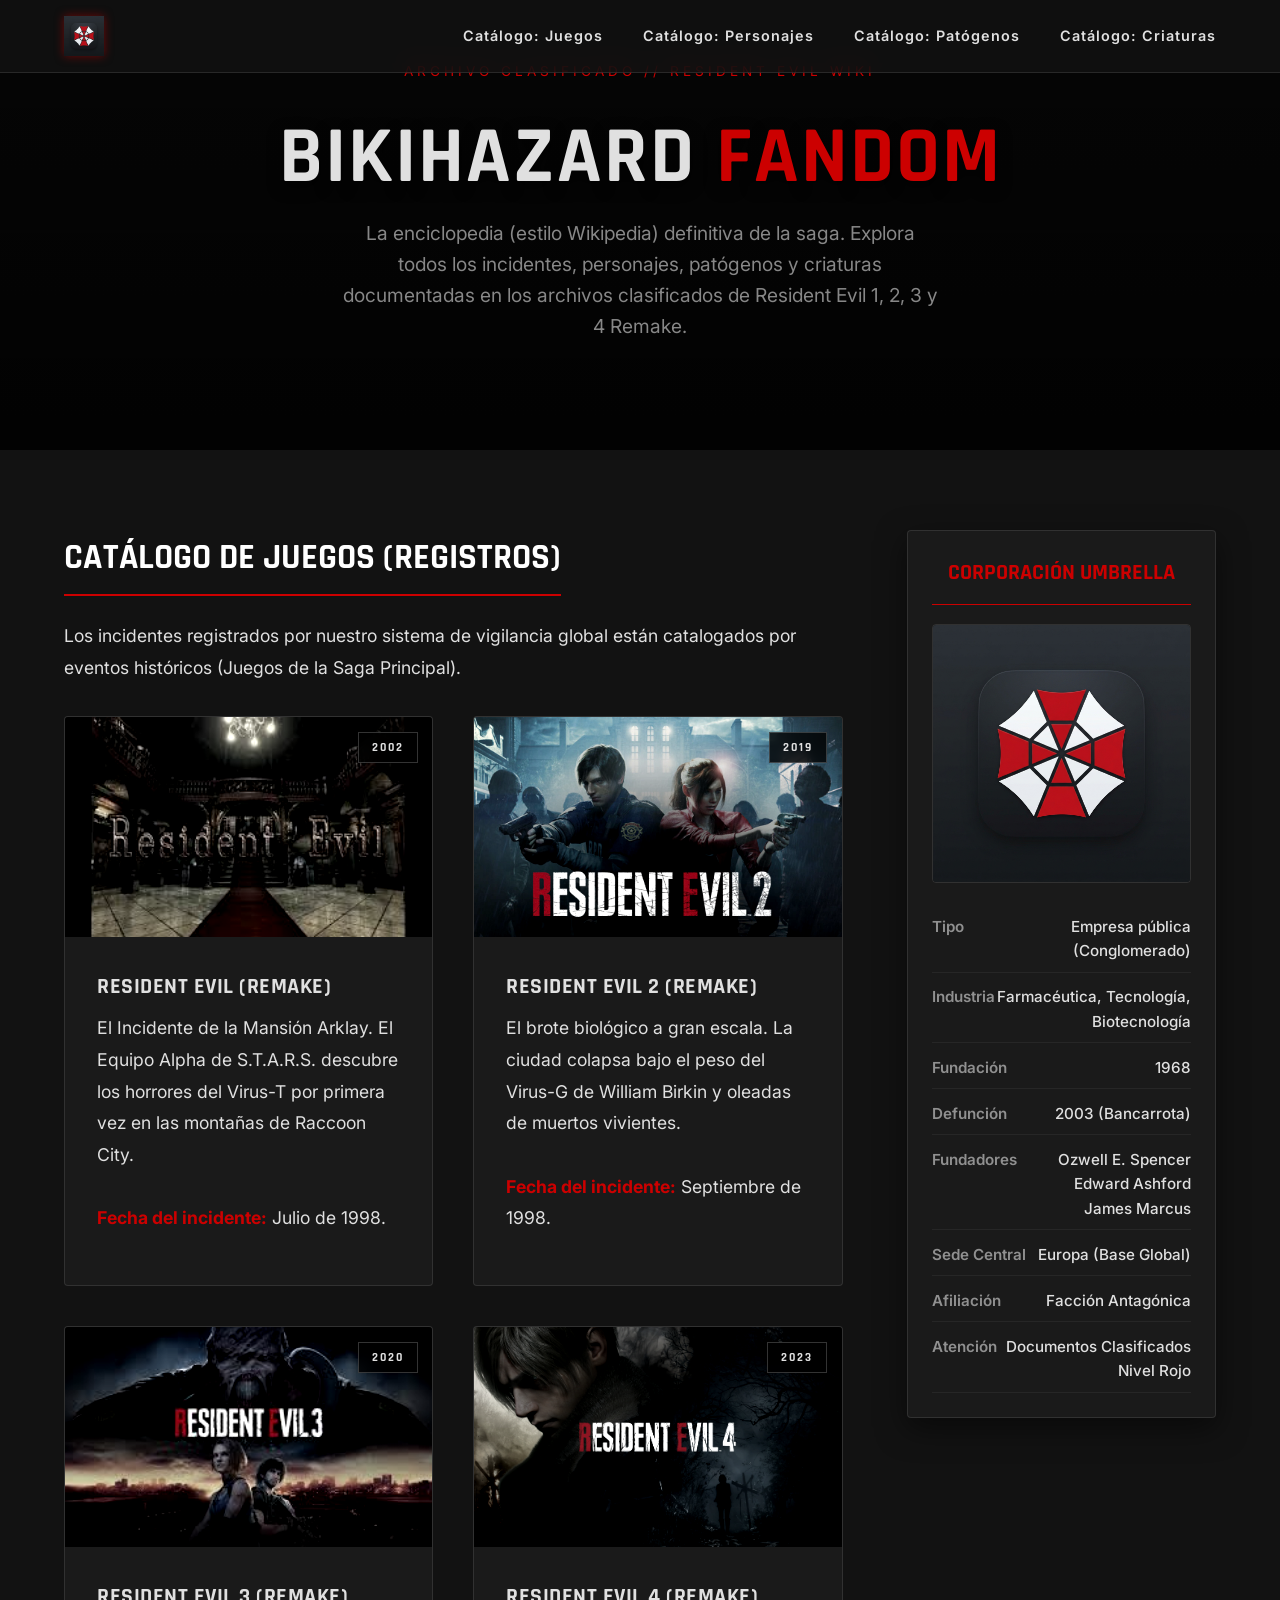
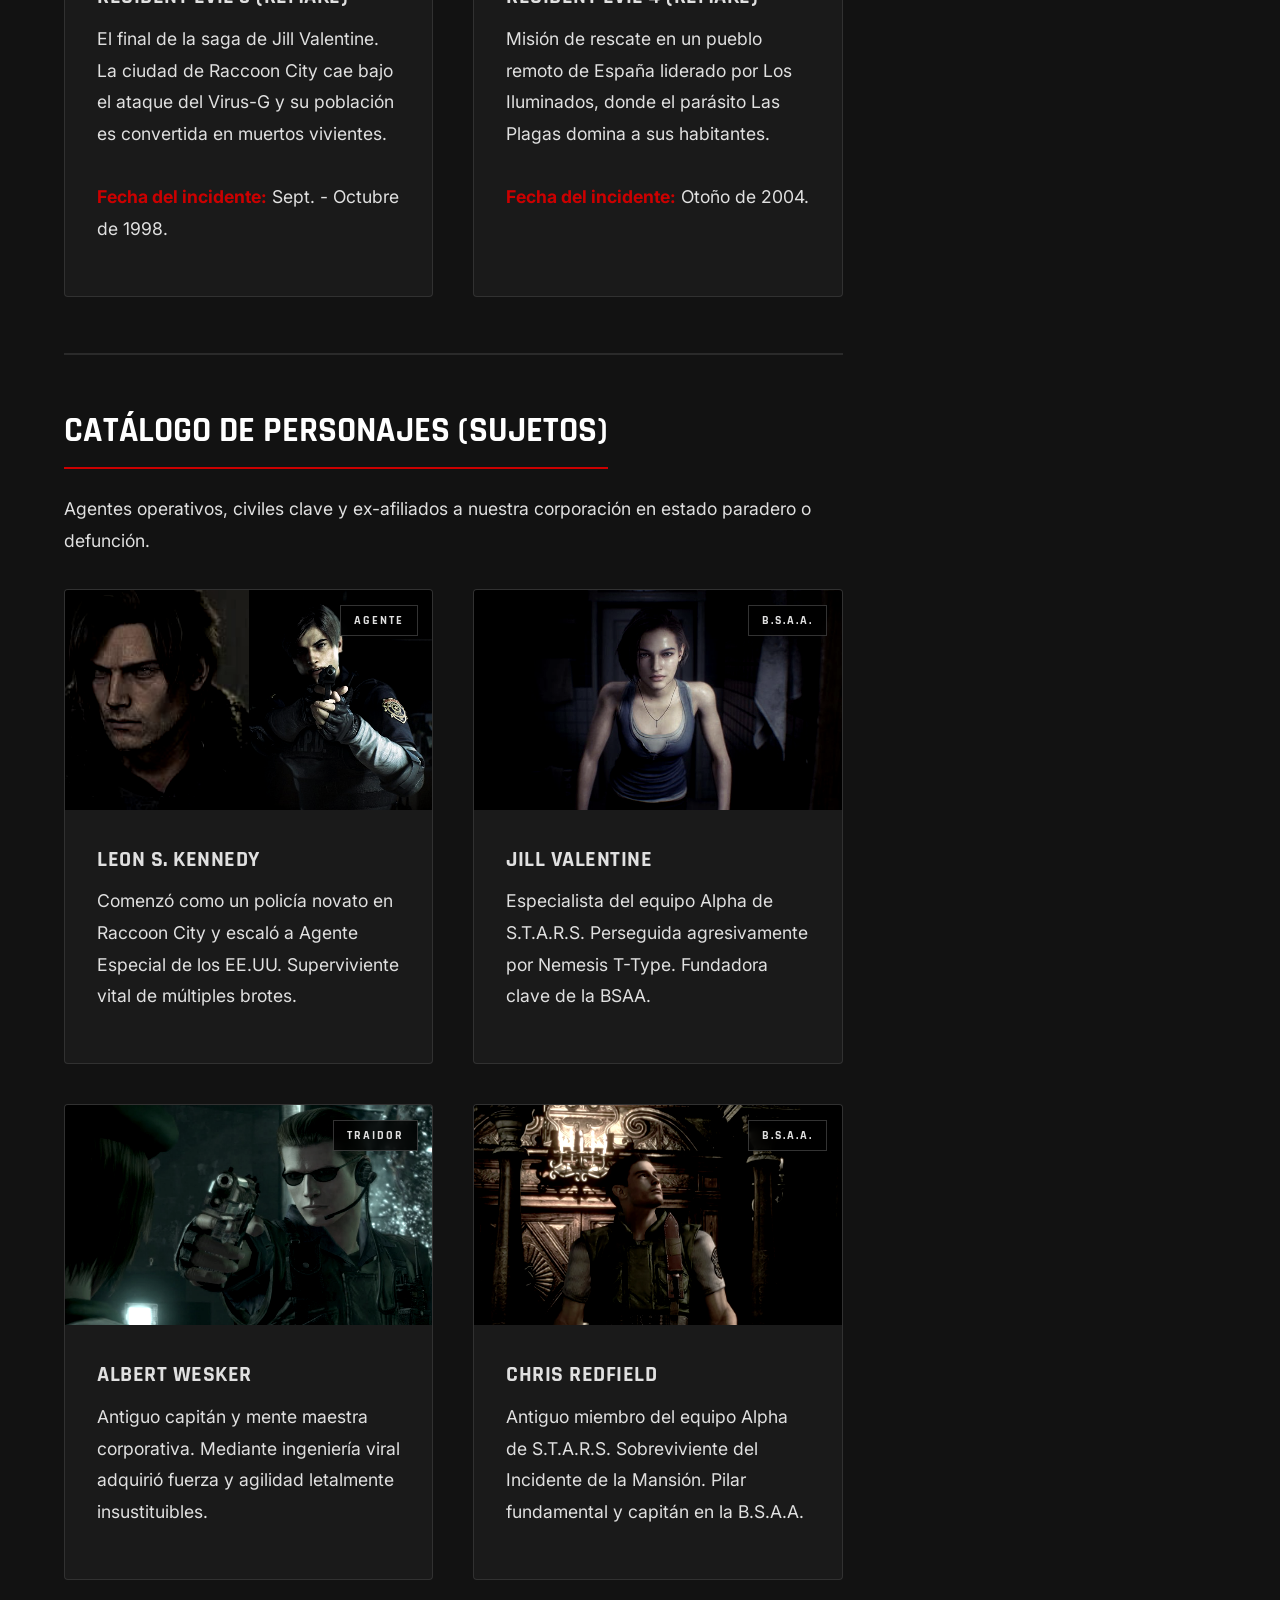
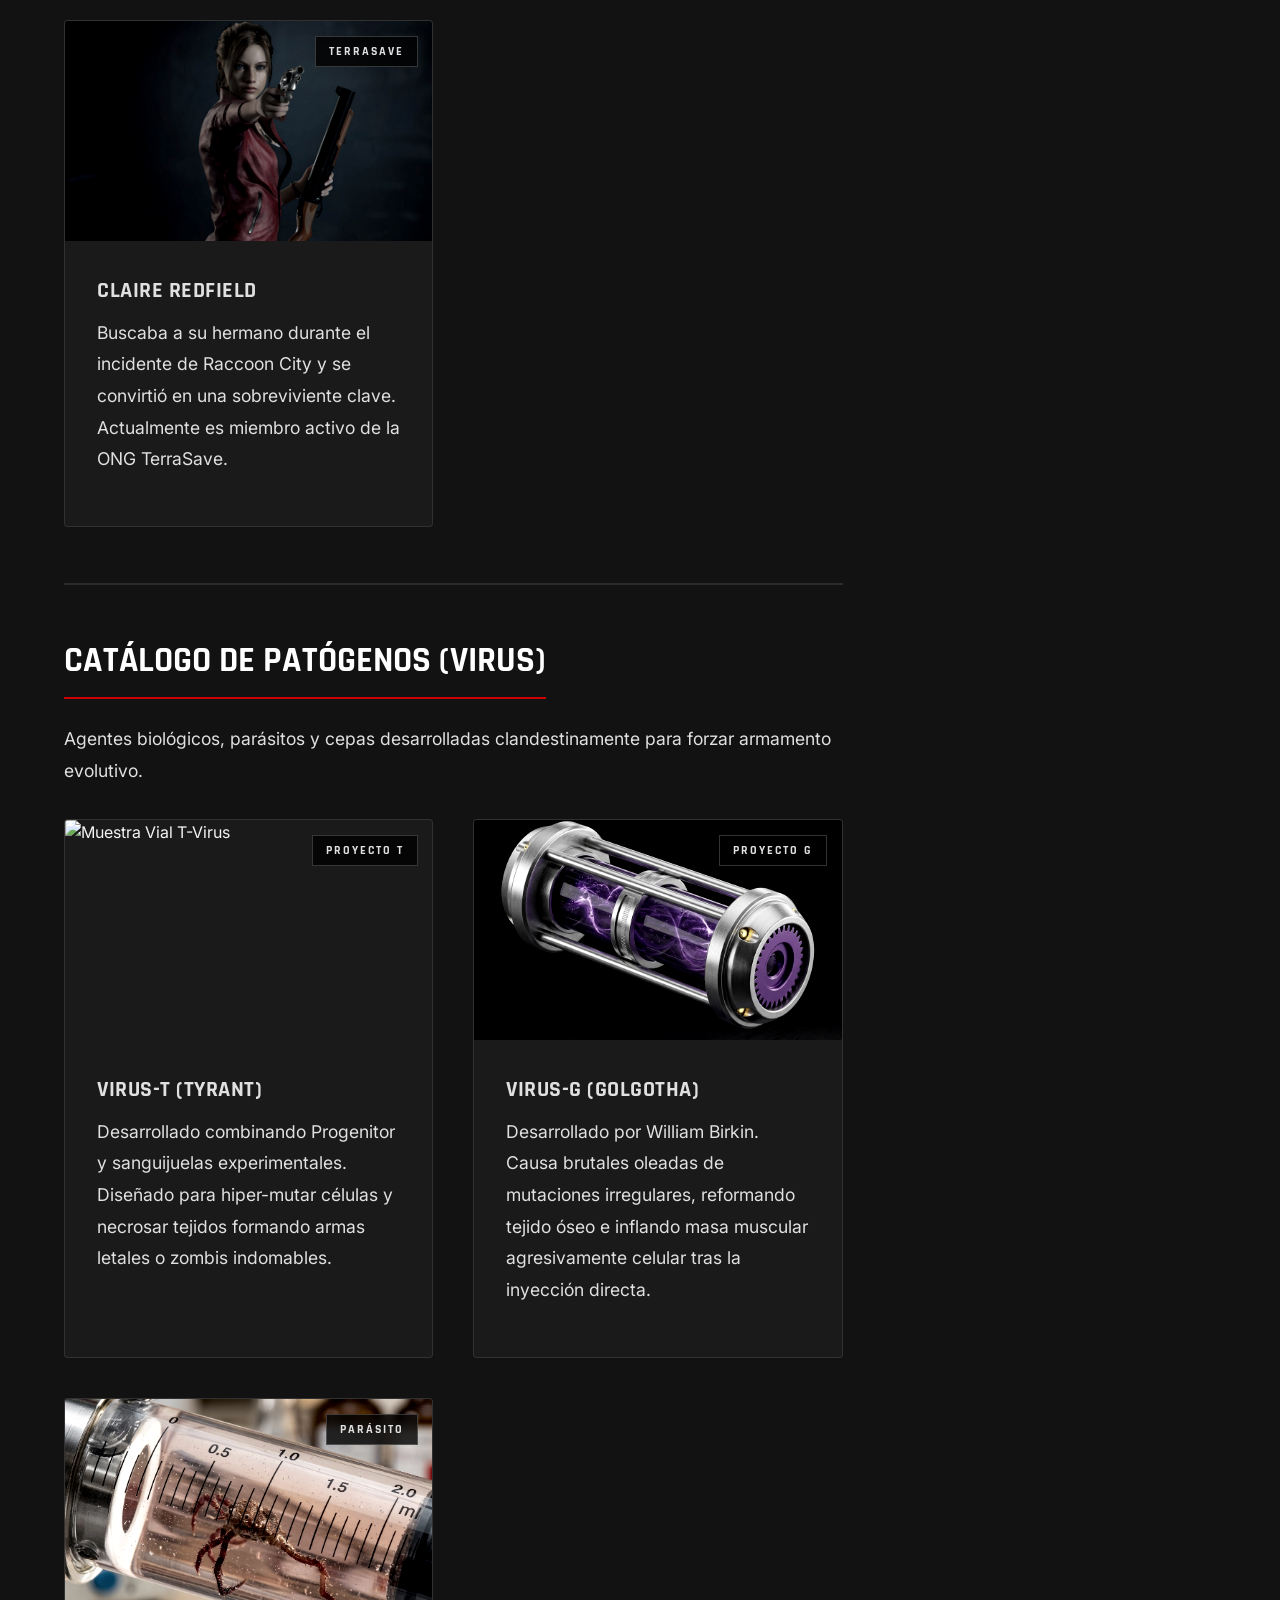
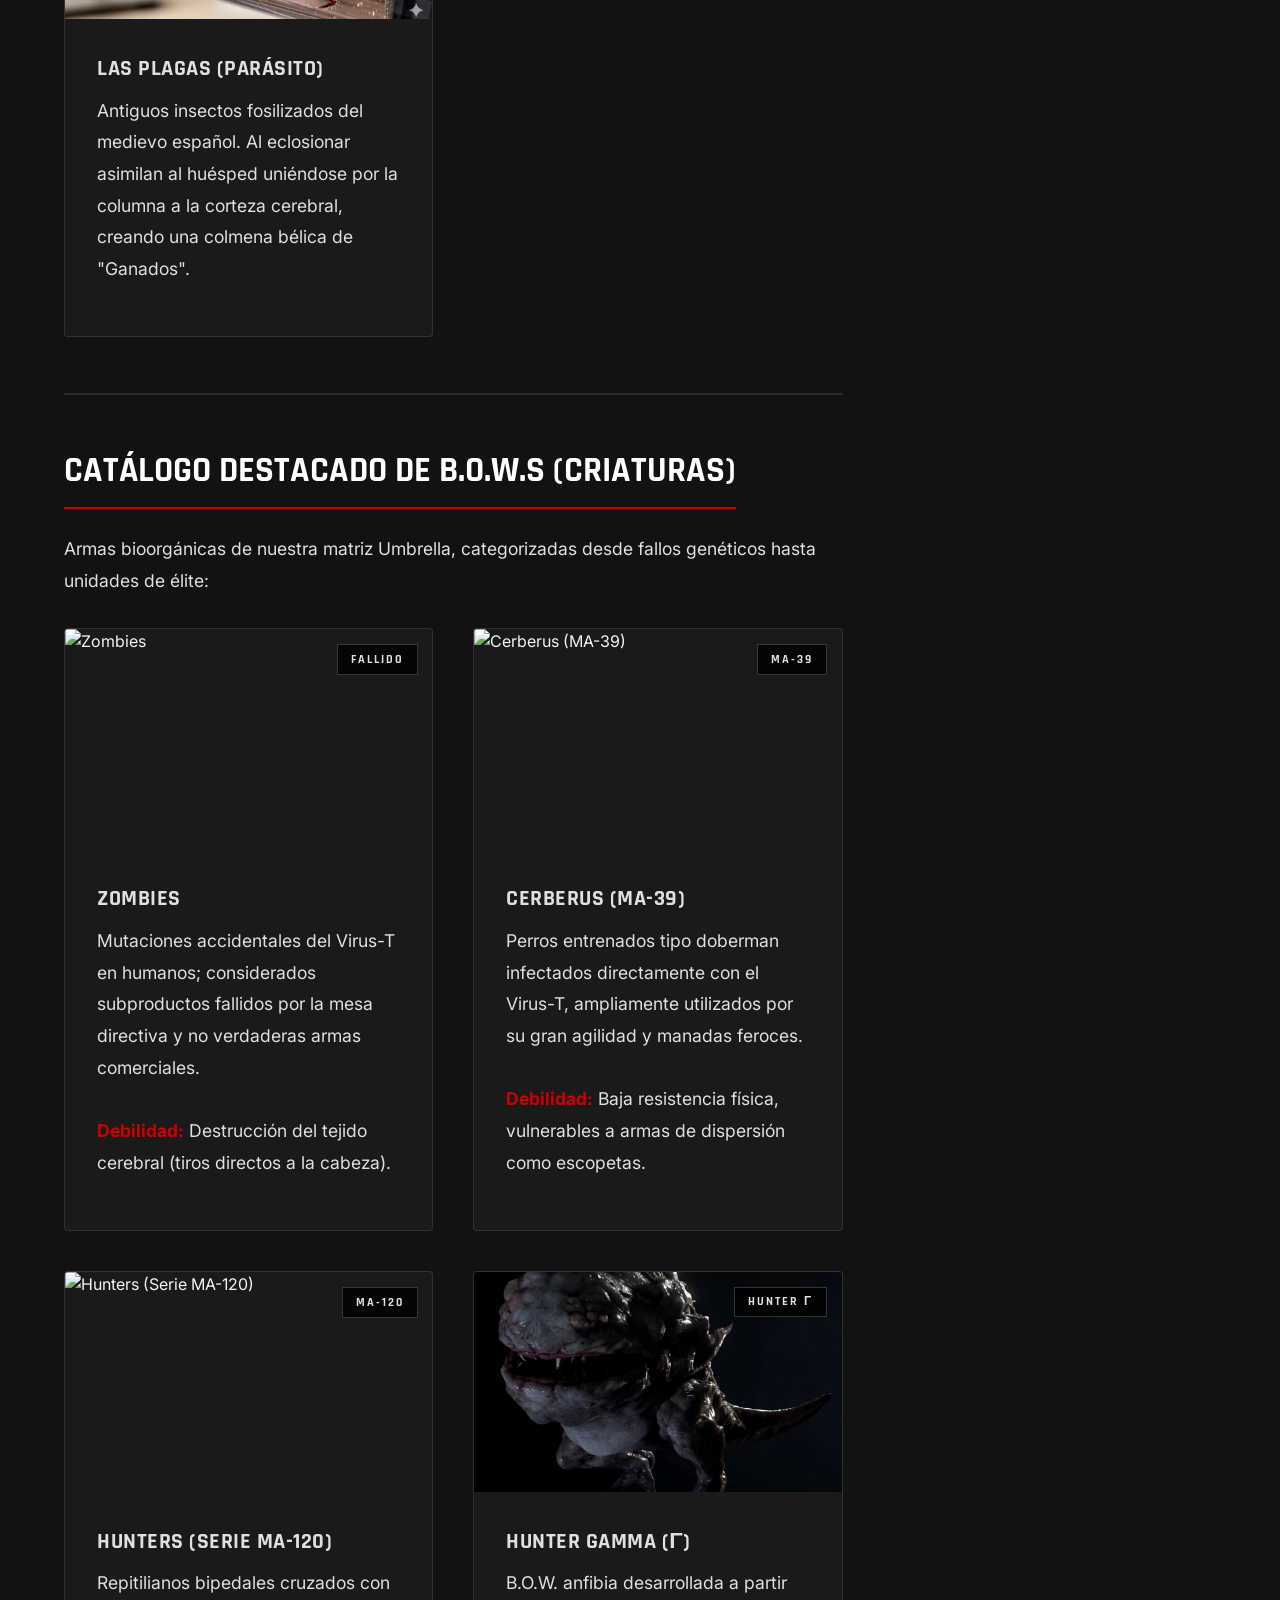
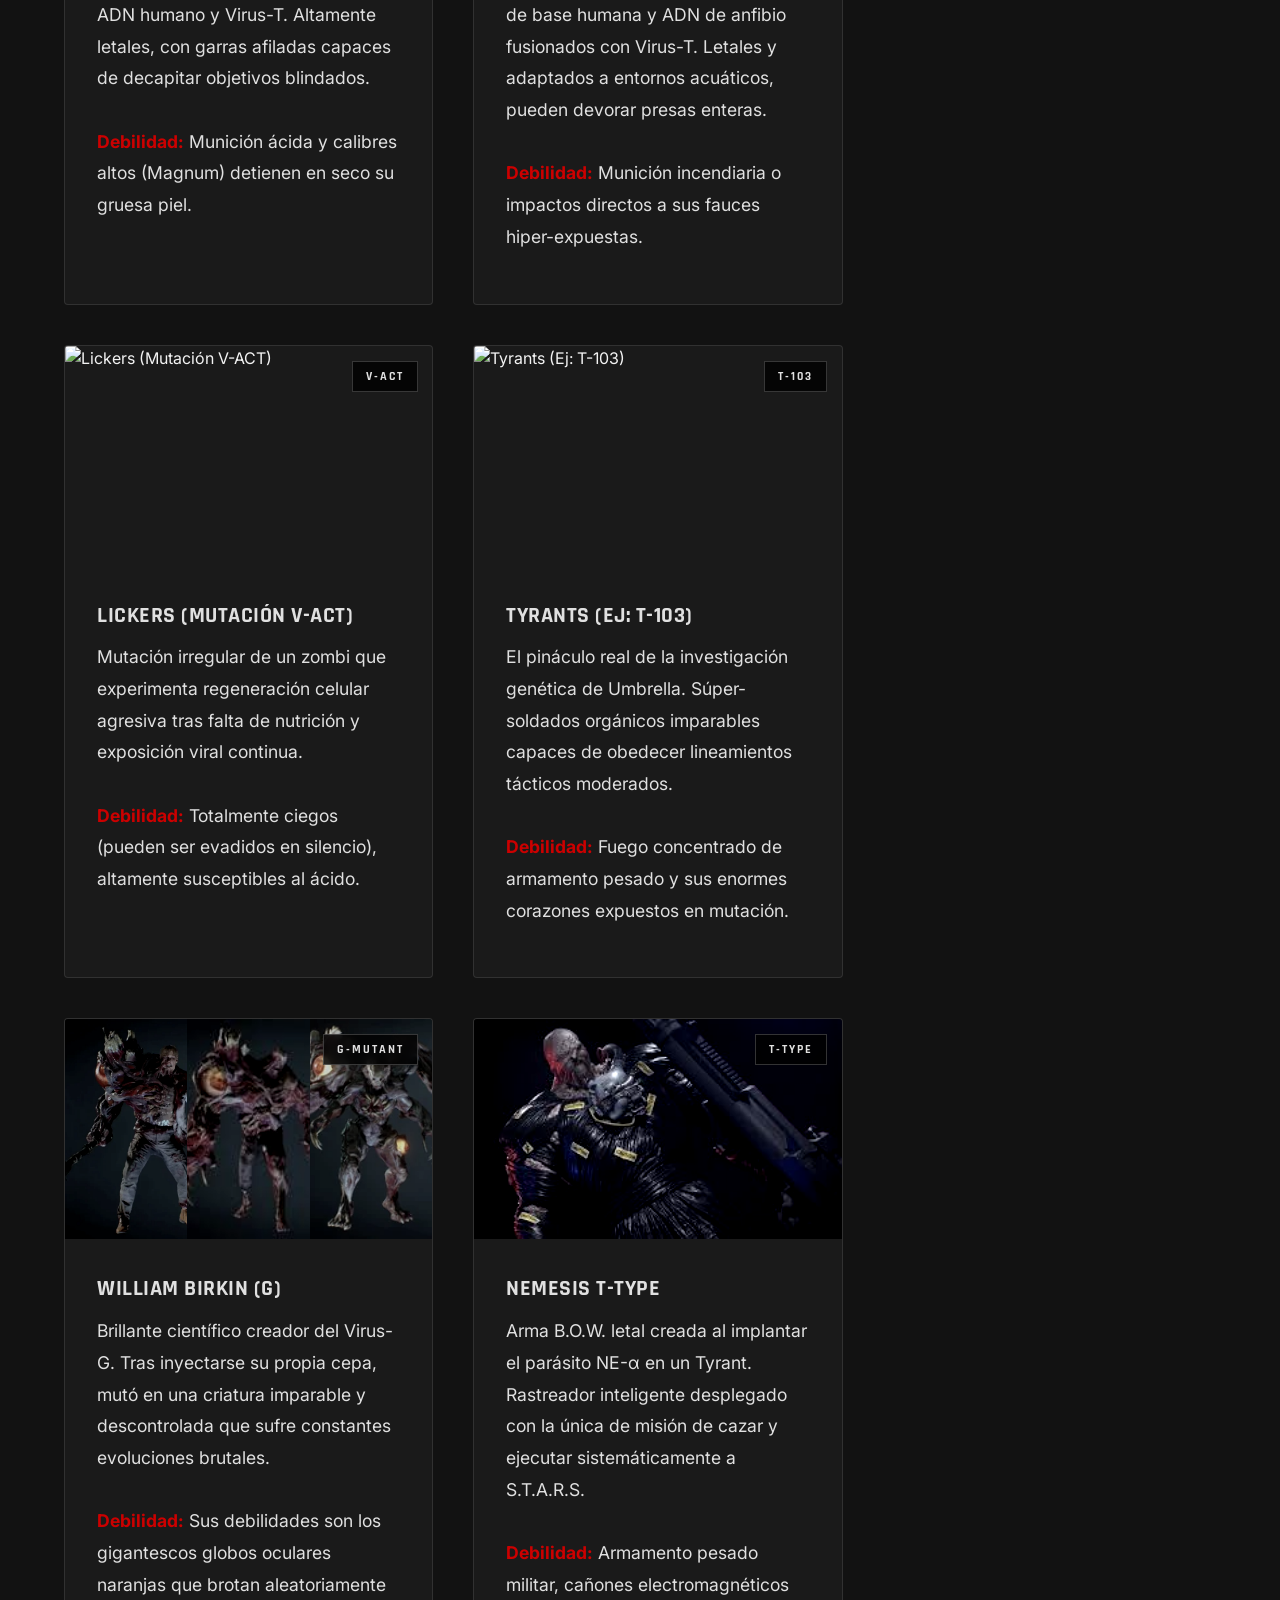
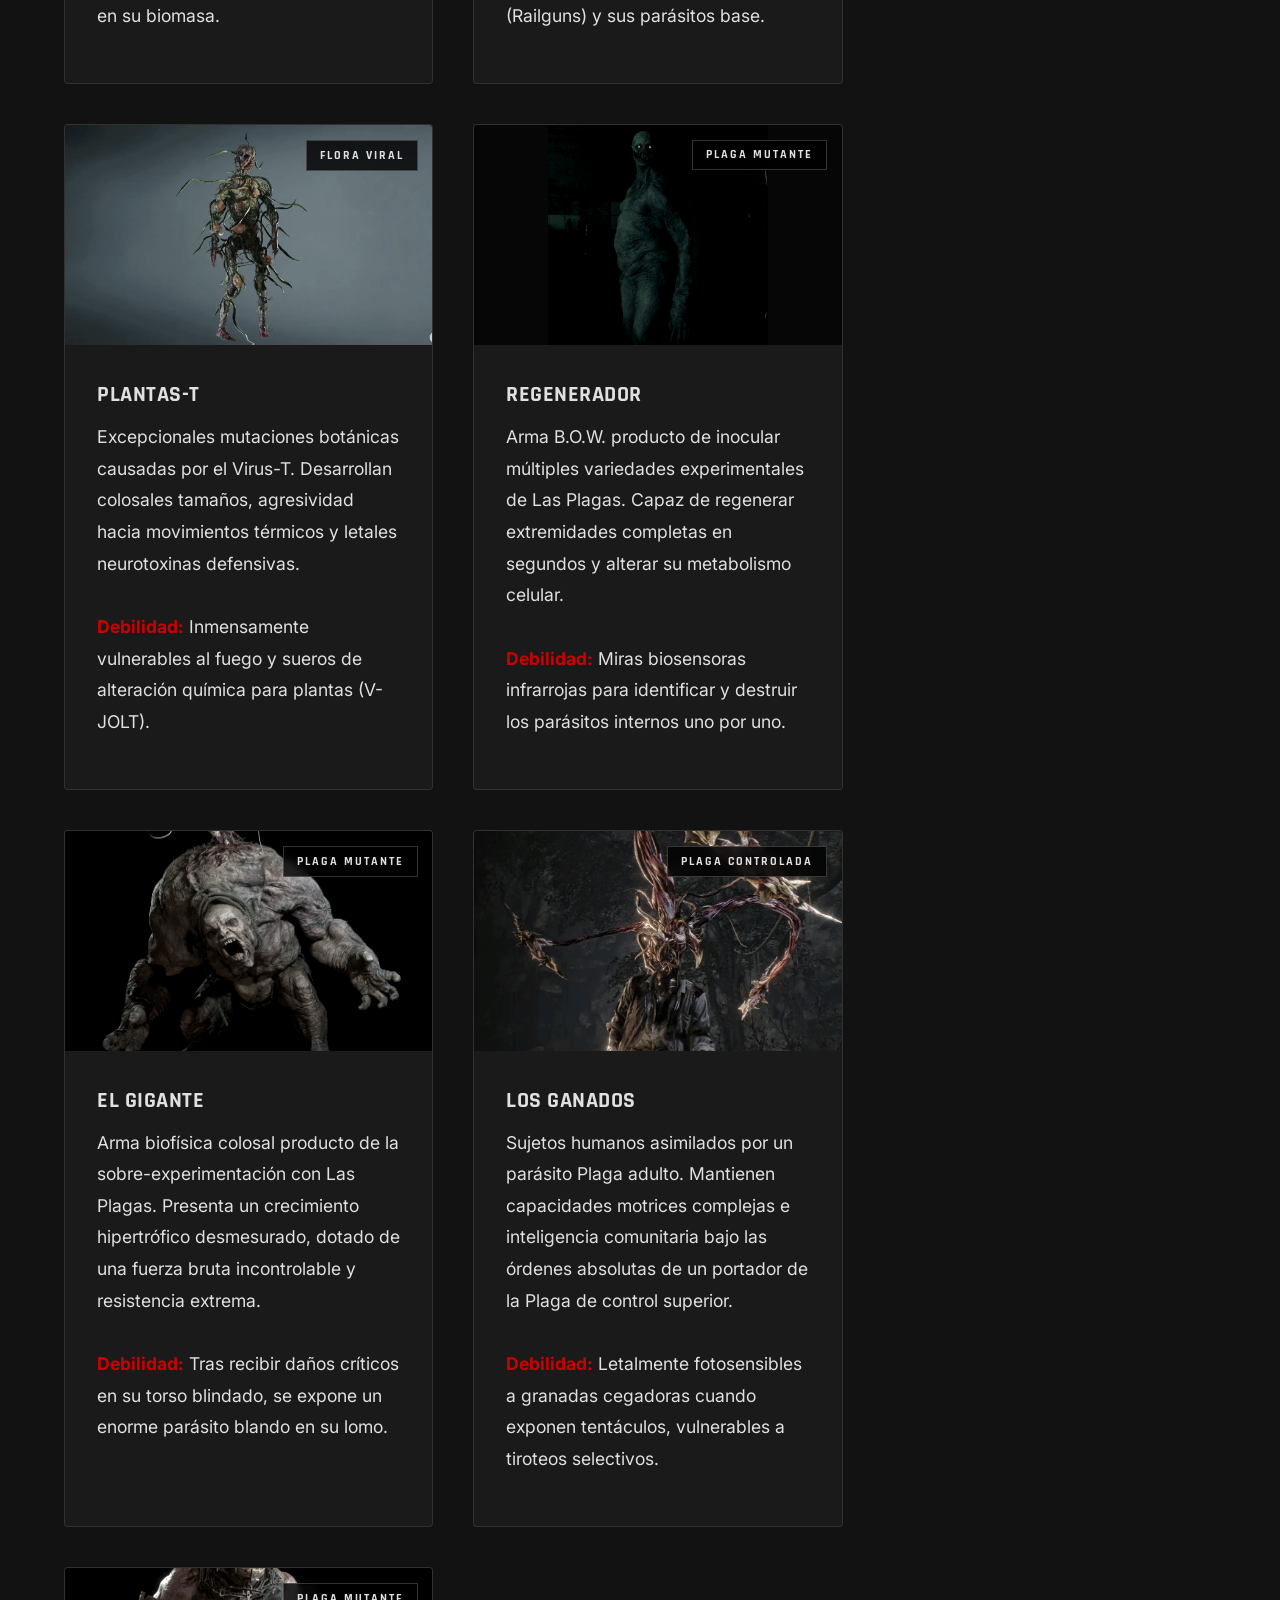
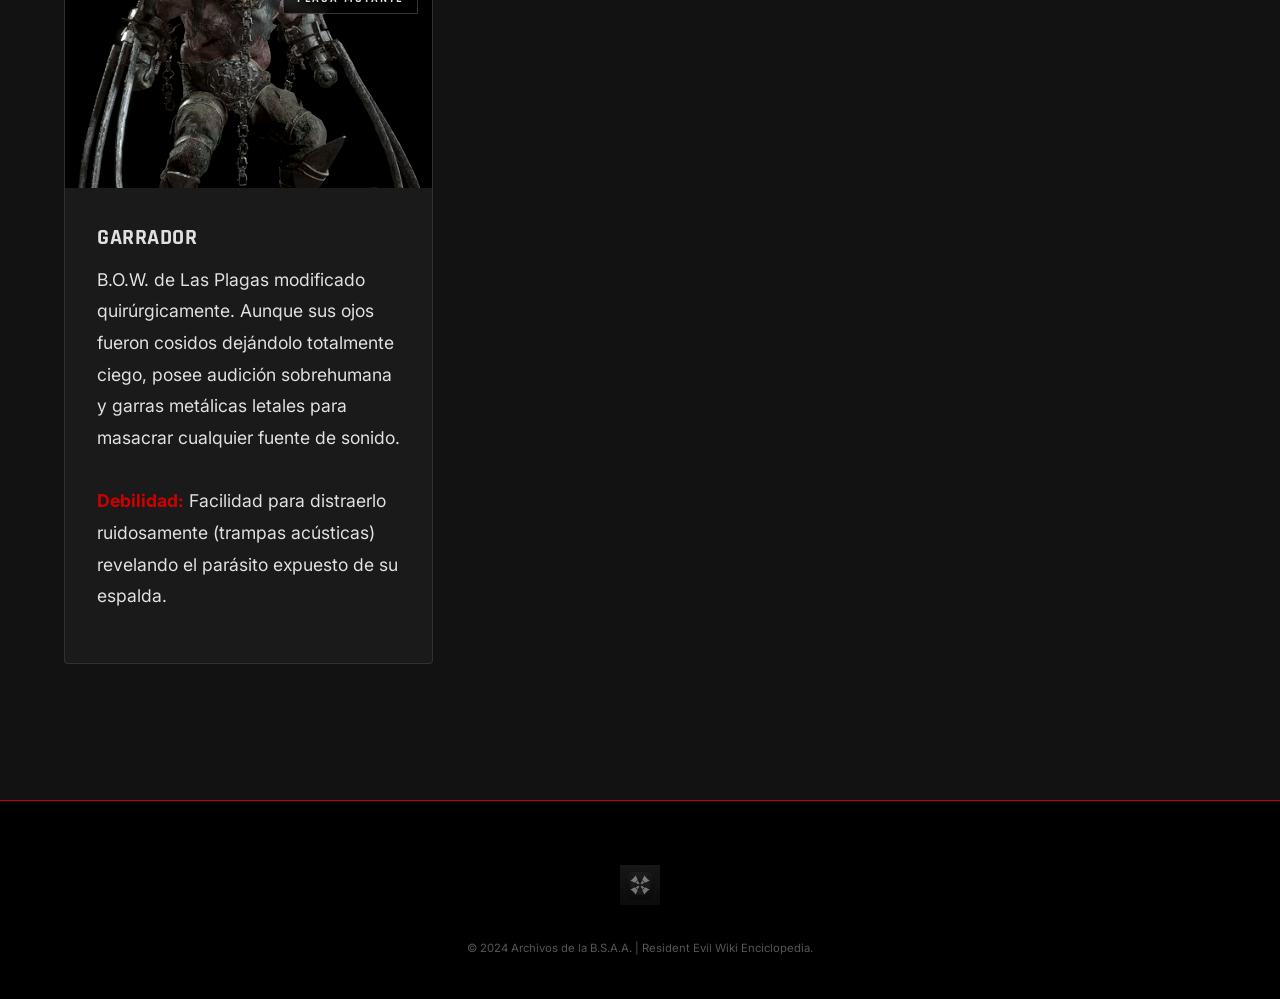
==== index.html @ 8749893e "prueba1.1" ====
<!DOCTYPE html>
<html lang="es">

<head>
    <meta charset="UTF-8">
    <meta name="viewport" content="width=device-width, initial-scale=1.0">
    <title>Bikihazard Wiki | Fandom</title>
    <link
        href="https://fonts.googleapis.com/css2?family=Inter:wght@300;400;600;800&family=Rajdhani:wght@500;700&display=swap"
        rel="stylesheet">
    <link rel="stylesheet" href="style/umbrel.css">
</head>

<body>
    <!-- Navbar -->
    <nav class="navbar">
        <div class="logo-container">
            <img src="images/umbrella_icon.png"
                alt="Umbrella Logo" class="logo">
        </div>
        <ul class="nav-links">
            <li><a href="#juegos">Catálogo: Juegos</a></li>
            <li><a href="#personajes">Catálogo: Personajes</a></li>
            <li><a href="#patogenos">Catálogo: Patógenos</a></li>
            <li><a href="#criaturas">Catálogo: Criaturas</a></li>
        </ul>
    </nav>

    <!-- Hero Section -->
    <header class="hero wiki-hero">
        <div class="hero-overlay"></div>
        <div class="hero-content">
            <p class="classified">ARCHIVO CLASIFICADO // RESIDENT EVIL WIKI</p>
            <h1>Bikihazard <span class="highlight-red">Fandom</span></h1>
            <p class="subtitle">La enciclopedia (estilo Wikipedia) definitiva de la saga. Explora todos los incidentes, personajes, patógenos y criaturas documentadas en los archivos clasificados de Resident Evil 1, 2, 3 y 4 Remake.</p>
        </div>
    </header>

    <main class="catalog">
        <div class="wiki-container">
            <!-- Main Content -->
            <article class="wiki-content">

                <!-- JUEGOS -->
                <section id="juegos" class="wiki-section">
                    <h2>Catálogo de Juegos (Registros)</h2>
                    <p>Los incidentes registrados por nuestro sistema de vigilancia global están catalogados por eventos
                        históricos (Juegos de la Saga Principal).</p>
                    <div class="product-grid" style="margin-top: 2rem;">
                        <div class="product-card" data-virus="g">
                            <div class="card-img">
                                <img src="images/Resident-Evil-1-Remake.jpg"
                                    alt="Resident Evil 1">
                                <div class="overlay-tag">2002</div>
                            </div>
                            <div class="card-content">
                                <h3>Resident Evil (Remake)</h3>
                                <p class="desc">El Incidente de la Mansión Arklay. El Equipo Alpha de S.T.A.R.S.
                                    descubre los horrores del Virus-T por primera vez en las montañas de Raccoon City.<br><br><strong class="highlight-red">Fecha del incidente:</strong> Julio de 1998.</p>
                            </div>
                        </div>

                        <div class="product-card" data-virus="g">
                            <div class="card-img">
                                <img src="images/Resident-Evil-2-Remake.jpg" alt="Resident Evil 2">
                                <div class="overlay-tag">2019</div>
                            </div>
                            <div class="card-content">
                                <h3>Resident Evil 2 (Remake)</h3>
                                <p class="desc">El brote biológico a gran escala. La ciudad colapsa bajo el peso del
                                    Virus-G de William Birkin y oleadas de muertos vivientes.<br><br><strong class="highlight-red">Fecha del incidente:</strong> Septiembre de 1998.</p>
                            </div>
                        </div>

                        <div class="product-card" data-virus="g">
                            <div class="card-img">
                                <img src="images/Resident-Evil-3-Remake.jpg"
                                    alt="Resident Evil 3">
                                <div class="overlay-tag">2020</div>
                            </div>
                            <div class="card-content">
                                <h3>Resident Evil 3 (Remake)</h3>
                                <p class="desc">El final de la saga de Jill Valentine. La ciudad de Raccoon City cae
                                    bajo el ataque del Virus-G y su población es convertida en muertos vivientes.<br><br><strong class="highlight-red">Fecha del incidente:</strong> Sept. - Octubre de 1998.</p>
                            </div>
                        </div>

                        <div class="product-card" data-virus="g">
                            <div class="card-img">
                                <img src="images/Resident-Evil-4-Remake.webp"
                                    alt="Resident Evil 4">
                                <div class="overlay-tag">2023</div>
                            </div>
                            <div class="card-content">
                                <h3>Resident Evil 4 (Remake)</h3>
                                <p class="desc">Misión de rescate en un pueblo remoto de España liderado por Los
                                    Iluminados, donde el parásito Las Plagas domina a sus habitantes.<br><br><strong class="highlight-red">Fecha del incidente:</strong> Otoño de 2004.</p>
                            </div>
                        </div>
                    </div>
                </section>

                <hr style="border: 1px solid var(--glass-border); margin: 3rem 0;">

                <!-- PERSONAJES -->
                <section id="personajes" class="wiki-section">
                    <h2>Catálogo de Personajes (Sujetos)</h2>
                    <p>Agentes operativos, civiles clave y ex-afiliados a nuestra corporación en estado paradero o
                        defunción.</p>
                    <div class="product-grid" style="margin-top: 2rem;">
                        <div class="product-card" data-virus="t">
                            <div class="card-img" style="display: flex;">
                                <img src="images/Lenon_scot_kenedy.jpg" alt="Leon S. Kennedy" style="flex: 1; width: 50%;">
                                <img src="images/Lenon_scot_kenedy_R2.jpg" alt="Leon S. Kennedy RE2 Remake" style="flex: 1; width: 50%;">
                                <div class="overlay-tag">AGENTE</div>
                            </div>
                            <div class="card-content">
                                <h3>Leon S. Kennedy</h3>
                                <p class="desc">Comenzó como un policía novato en Raccoon City y escaló a Agente
                                    Especial de los EE.UU. Superviviente vital de múltiples brotes.</p>
                            </div>
                        </div>

                        <div class="product-card" data-virus="t">
                            <div class="card-img">
                                <img src="images/resident-evil-3-jill-valentine.jpg"
                                    alt="Jill Valentine">
                                <div class="overlay-tag">B.S.A.A.</div>
                            </div>
                            <div class="card-content">
                                <h3>Jill Valentine</h3>
                                <p class="desc">Especialista del equipo Alpha de S.T.A.R.S. Perseguida agresivamente por
                                    Nemesis T-Type. Fundadora clave de la BSAA.</p>
                            </div>
                        </div>

                        <div class="product-card" data-virus="t">
                            <div class="card-img">
                                <img src="images/Albert_Wesker.jpg"
                                    alt="Albert Wesker">
                                <div class="overlay-tag">TRAIDOR</div>
                            </div>
                            <div class="card-content">
                                <h3>Albert Wesker</h3>
                                <p class="desc">Antiguo capitán y mente maestra corporativa. Mediante ingeniería viral
                                    adquirió fuerza y agilidad letalmente insustituibles.</p>
                            </div>
                        </div>

                        <div class="product-card" data-virus="t">
                            <div class="card-img">
                                <img src="images/chris_redfield.jpg" alt="Chris Redfield">
                                <div class="overlay-tag">B.S.A.A.</div>
                            </div>
                            <div class="card-content">
                                <h3>Chris Redfield</h3>
                                <p class="desc">Antiguo miembro del equipo Alpha de S.T.A.R.S. Sobreviviente del Incidente de la Mansión. Pilar fundamental y capitán en la B.S.A.A.</p>
                            </div>
                        </div>

                        <div class="product-card" data-virus="t">
                            <div class="card-img">
                                <img src="images/Claire_redfield.jpg" alt="Claire Redfield">
                                <div class="overlay-tag">TERRASAVE</div>
                            </div>
                            <div class="card-content">
                                <h3>Claire Redfield</h3>
                                <p class="desc">Buscaba a su hermano durante el incidente de Raccoon City y se convirtió en una sobreviviente clave. Actualmente es miembro activo de la ONG TerraSave.</p>
                            </div>
                        </div>
                    </div>
                </section>

                <hr style="border: 1px solid var(--glass-border); margin: 3rem 0;">

                <!-- PATÓGENOS -->
                <section id="patogenos" class="wiki-section">
                    <h2>Catálogo de Patógenos (Virus)</h2>
                    <p>Agentes biológicos, parásitos y cepas desarrolladas clandestinamente para forzar armamento
                        evolutivo.</p>
                    <div class="product-grid" style="margin-top: 2rem;">
                        <div class="product-card" data-virus="t">
                            <div class="card-img">
                                <img src="https://static.wikia.nocookie.net/monster/images/0/0e/T_virus.jpg/revision/latest?cb=20180821200404"
                                    alt="Muestra Vial T-Virus">
                                <div class="overlay-tag">PROYECTO T</div>
                            </div>
                            <div class="card-content">
                                <h3>Virus-T (Tyrant)</h3>
                                <p class="desc">Desarrollado combinando Progenitor y sanguijuelas experimentales.
                                    Diseñado para hiper-mutar células y necrosar tejidos formando armas letales o zombis
                                    indomables.</p>
                            </div>
                        </div>

                        <div class="product-card" data-virus="g">
                            <div class="card-img">
                                <img src="images/viruz_g.jpg"
                                    alt="G-Virus">
                                <div class="overlay-tag">PROYECTO G</div>
                            </div>
                            <div class="card-content">
                                <h3>Virus-G (Golgotha)</h3>
                                <p class="desc">Desarrollado por William Birkin. Causa brutales oleadas de mutaciones
                                    irregulares, reformando tejido óseo e inflando masa muscular agresivamente celular
                                    tras la inyección directa.</p>
                            </div>
                        </div>

                        <div class="product-card" data-virus="bow">
                            <div class="card-img">
                                <img src="images/Plaga.jpg"
                                    alt="Las Plagas">
                                <div class="overlay-tag">PARÁSITO</div>
                            </div>
                            <div class="card-content">
                                <h3>Las Plagas (Parásito)</h3>
                                <p class="desc">Antiguos insectos fosilizados del medievo español. Al eclosionar
                                    asimilan al huésped uniéndose por la columna a la corteza cerebral, creando una
                                    colmena bélica de "Ganados".</p>
                            </div>
                        </div>
                    </div>
                </section>

                <hr style="border: 1px solid var(--glass-border); margin: 3rem 0;">

                <!-- CRIATURAS (BOWS) -->
                <section id="criaturas" class="wiki-section">
                    <h2>Catálogo Destacado de B.O.W.s (Criaturas)</h2>
                    <p>Armas bioorgánicas de nuestra matriz Umbrella, categorizadas desde fallos genéticos hasta
                        unidades de élite:</p>
                    <div class="product-grid" style="margin-top: 2rem;">
                        <div class="product-card" data-virus="bow">
                            <div class="card-img">
                                <img src="https://encrypted-tbn0.gstatic.com/images?q=tbn:ANd9GcSpDll9DNsf-GXKaaUF7NG9VOmK4trX0MxM-w&s"
                                    alt="Zombies">
                                <div class="overlay-tag">FALLIDO</div>
                            </div>
                            <div class="card-content">
                                <h3>Zombies</h3>
                                <p class="desc">Mutaciones accidentales del Virus-T en humanos; considerados
                                    subproductos fallidos por la mesa directiva y no verdaderas armas comerciales.<br><br><strong class="highlight-red">Debilidad:</strong> Destrucción del tejido cerebral (tiros directos a la cabeza).</p>
                            </div>
                        </div>

                        <div class="product-card" data-virus="bow">
                            <div class="card-img">
                                <img src="https://images.steamusercontent.com/ugc/956354912039287892/54A8592B8C2851EB3047269426009C45B0576B0D/?imw=1024&imh=576&ima=fit&impolicy=Letterbox&imcolor=%23000000&letterbox=true"
                                    alt="Cerberus (MA-39)">
                                <div class="overlay-tag">MA-39</div>
                            </div>
                            <div class="card-content">
                                <h3>Cerberus (MA-39)</h3>
                                <p class="desc">Perros entrenados tipo doberman infectados directamente con el Virus-T,
                                    ampliamente utilizados por su gran agilidad y manadas feroces.<br><br><strong class="highlight-red">Debilidad:</strong> Baja resistencia física, vulnerables a armas de dispersión como escopetas.</p>
                            </div>
                        </div>

                        <div class="product-card" data-virus="bow">
                            <div class="card-img">
                                <img src="https://static.wikia.nocookie.net/residentevil/images/2/2a/RE3_Remake_Hunter_B.jpeg/revision/latest/scale-to-width-down/1000?cb=20200411174102"
                                    alt="Hunters (Serie MA-120)">
                                <div class="overlay-tag">MA-120</div>
                            </div>
                            <div class="card-content">
                                <h3>Hunters (Serie MA-120)</h3>
                                <p class="desc">Repitilianos bipedales cruzados con ADN humano y Virus-T. Altamente
                                    letales, con garras afiladas capaces de decapitar objetivos blindados.<br><br><strong class="highlight-red">Debilidad:</strong> Munición ácida y calibres altos (Magnum) detienen en seco su gruesa piel.</p>
                            </div>
                        </div>

                        <div class="product-card" data-virus="bow">
                            <div class="card-img">
                                <img src="images/Hunter_Gamma.webp" alt="Hunter Gamma">
                                <div class="overlay-tag">HUNTER &gamma;</div>
                            </div>
                            <div class="card-content">
                                <h3>Hunter Gamma (&gamma;)</h3>
                                <p class="desc">B.O.W. anfibia desarrollada a partir de base humana y ADN de anfibio fusionados con Virus-T. Letales y adaptados a entornos acuáticos, pueden devorar presas enteras.<br><br><strong class="highlight-red">Debilidad:</strong> Munición incendiaria o impactos directos a sus fauces hiper-expuestas.</p>
                            </div>
                        </div>

                        <div class="product-card" data-virus="bow">
                            <div class="card-img">
                                <img src="https://i.blogs.es/juegos/12333/resident_evil_2__2015_/fotos/noticias/resident_evil_2__2015_-4690854.jpg"
                                    alt="Lickers (Mutación V-ACT)">
                                <div class="overlay-tag">V-ACT</div>
                            </div>
                            <div class="card-content">
                                <h3>Lickers (Mutación V-ACT)</h3>
                                <p class="desc">Mutación irregular de un zombi que experimenta regeneración celular
                                    agresiva tras falta de nutrición y exposición viral continua.<br><br><strong class="highlight-red">Debilidad:</strong> Totalmente ciegos (pueden ser evadidos en silencio), altamente susceptibles al ácido.</p>
                            </div>
                        </div>

                        <div class="product-card" data-virus="bow">
                            <div class="card-img">
                                <img src="https://assetsio.gnwcdn.com/how-the-resident-evil-2-remakes-mr-x-actually-works-1551874635965.jpg?width=1200&height=1200&fit=crop&quality=100&format=png&enable=upscale&auto=webp"
                                    alt="Tyrants (Ej: T-103)">
                                <div class="overlay-tag">T-103</div>
                            </div>
                            <div class="card-content">
                                <h3>Tyrants (Ej: T-103)</h3>
                                <p class="desc">El pináculo real de la investigación genética de Umbrella.
                                    Súper-soldados orgánicos imparables capaces de obedecer lineamientos tácticos
                                    moderados.<br><br><strong class="highlight-red">Debilidad:</strong> Fuego concentrado de armamento pesado y sus enormes corazones expuestos en mutación.</p>
                            </div>
                        </div>

                        <div class="product-card" data-virus="g">
                            <div class="card-img" style="display: flex;">
                                <img src="images/william_1.webp" alt="William Birkin Fase 1" style="flex: 1; width: 33.3%;">
                                <img src="images/william_2.jpg" alt="William Birkin Fase 2" style="flex: 1; width: 33.3%;">
                                <img src="images/william_3.png" alt="William Birkin Fase 3" style="flex: 1; width: 33.3%;">
                                <div class="overlay-tag">G-MUTANT</div>
                            </div>
                            <div class="card-content">
                                <h3>William Birkin (G)</h3>
                                <p class="desc">Brillante científico creador del Virus-G. Tras inyectarse su propia cepa, mutó en una criatura imparable y descontrolada que sufre constantes evoluciones brutales.<br><br><strong class="highlight-red">Debilidad:</strong> Sus debilidades son los gigantescos globos oculares naranjas que brotan aleatoriamente en su biomasa.</p>
                            </div>
                        </div>

                        <div class="product-card" data-virus="bow">
                            <div class="card-img">
                                <img src="images/nemesis_1.jpg" alt="Nemesis T-Type">
                                <div class="overlay-tag">T-TYPE</div>
                            </div>
                            <div class="card-content">
                                <h3>Nemesis T-Type</h3>
                                <p class="desc">Arma B.O.W. letal creada al implantar el parásito NE-&alpha; en un Tyrant. Rastreador inteligente desplegado con la única de misión de cazar y ejecutar sistemáticamente a S.T.A.R.S.<br><br><strong class="highlight-red">Debilidad:</strong> Armamento pesado militar, cañones electromagnéticos (Railguns) y sus parásitos base.</p>
                            </div>
                        </div>

                        <div class="product-card" data-virus="bow">
                            <div class="card-img">
                                <img src="images/plantas_T.webp" alt="Plantas-T">
                                <div class="overlay-tag">FLORA VIRAL</div>
                            </div>
                            <div class="card-content">
                                <h3>Plantas-T</h3>
                                <p class="desc">Excepcionales mutaciones botánicas causadas por el Virus-T. Desarrollan colosales tamaños, agresividad hacia movimientos térmicos y letales neurotoxinas defensivas.<br><br><strong class="highlight-red">Debilidad:</strong> Inmensamente vulnerables al fuego y sueros de alteración química para plantas (V-JOLT).</p>
                            </div>
                        </div>

                        <div class="product-card" data-virus="bow">
                            <div class="card-img">
                                <img src="images/regenerator.jpg" alt="Regenerador" style="object-fit: contain; background-color: var(--bg-panel);">
                                <div class="overlay-tag">PLAGA MUTANTE</div>
                            </div>
                            <div class="card-content">
                                <h3>Regenerador</h3>
                                <p class="desc">Arma B.O.W. producto de inocular múltiples variedades experimentales de Las Plagas. Capaz de regenerar extremidades completas en segundos y alterar su metabolismo celular.<br><br><strong class="highlight-red">Debilidad:</strong> Miras biosensoras infrarrojas para identificar y destruir los parásitos internos uno por uno.</p>
                            </div>
                        </div>

                        <div class="product-card" data-virus="bow">
                            <div class="card-img">
                                <img src="images/El_Gigante_RE42023.webp" alt="El Gigante">
                                <div class="overlay-tag">PLAGA MUTANTE</div>
                            </div>
                            <div class="card-content">
                                <h3>El Gigante</h3>
                                <p class="desc">Arma biofísica colosal producto de la sobre-experimentación con Las Plagas. Presenta un crecimiento hipertrófico desmesurado, dotado de una fuerza bruta incontrolable y resistencia extrema.<br><br><strong class="highlight-red">Debilidad:</strong> Tras recibir daños críticos en su torso blindado, se expone un enorme parásito blando en su lomo.</p>
                            </div>
                        </div>

                        <div class="product-card" data-virus="bow">
                            <div class="card-img">
                                <img src="images/ganado sin cabeza.webp" alt="Ganado" style="object-fit: cover;">
                                <div class="overlay-tag">PLAGA CONTROLADA</div>
                            </div>
                            <div class="card-content">
                                <h3>Los Ganados</h3>
                                <p class="desc">Sujetos humanos asimilados por un parásito Plaga adulto. Mantienen capacidades motrices complejas e inteligencia comunitaria bajo las órdenes absolutas de un portador de la Plaga de control superior.<br><br><strong class="highlight-red">Debilidad:</strong> Letalmente fotosensibles a granadas cegadoras cuando exponen tentáculos, vulnerables a tiroteos selectivos.</p>
                            </div>
                        </div>

                        <div class="product-card" data-virus="bow">
                            <div class="card-img">
                                <img src="images/garrador.webp" alt="Garrador" style="object-fit: cover;">
                                <div class="overlay-tag">PLAGA MUTANTE</div>
                            </div>
                            <div class="card-content">
                                <h3>Garrador</h3>
                                <p class="desc">B.O.W. de Las Plagas modificado quirúrgicamente. Aunque sus ojos fueron cosidos dejándolo totalmente ciego, posee audición sobrehumana y garras metálicas letales para masacrar cualquier fuente de sonido.<br><br><strong class="highlight-red">Debilidad:</strong> Facilidad para distraerlo ruidosamente (trampas acústicas) revelando el parásito expuesto de su espalda.</p>
                            </div>
                        </div>
                    </div>
                </section>
            </article>

            <!-- Infobox -->
            <aside class="wiki-infobox">
                <h3>Corporación Umbrella</h3>
                <img src="images/umbrella_icon.png"
                    alt="Umbrella Corporation Logo">
                <dl class="infobox-data">
                    <div class="infobox-row">
                        <dt class="infobox-label">Tipo</dt>
                        <dd class="infobox-value">Empresa pública (Conglomerado)</dd>
                    </div>
                    <div class="infobox-row">
                        <dt class="infobox-label">Industria</dt>
                        <dd class="infobox-value">Farmacéutica, Tecnología, Biotecnología</dd>
                    </div>
                    <div class="infobox-row">
                        <dt class="infobox-label">Fundación</dt>
                        <dd class="infobox-value"><time datetime="1968">1968</time></dd>
                    </div>
                    <div class="infobox-row">
                        <dt class="infobox-label">Defunción</dt>
                        <dd class="infobox-value"><time datetime="2003">2003</time> (Bancarrota)</dd>
                    </div>
                    <div class="infobox-row">
                        <dt class="infobox-label">Fundadores</dt>
                        <dd class="infobox-value">Ozwell E. Spencer<br>Edward Ashford<br>James Marcus</dd>
                    </div>
                    <div class="infobox-row">
                        <dt class="infobox-label">Sede Central</dt>
                        <dd class="infobox-value">Europa (Base Global)</dd>
                    </div>
                    <div class="infobox-row">
                        <dt class="infobox-label">Afiliación</dt>
                        <dd class="infobox-value">Facción Antagónica</dd>
                    </div>
                    <div class="infobox-row">
                        <dt class="infobox-label">Atención</dt>
                        <dd class="infobox-value">Documentos Clasificados Nivel Rojo</dd>
                    </div>
                </dl>
            </aside>
        </div>
    </main>

    <footer aria-label="Pie de página del sitio">
        <address class="footer-content" style="font-style: normal;">
            <figure style="margin: 0; padding: 0;">
                <img src="images/umbrella_icon.png"
                    alt="Umbrella Mini Logo" class="footer-logo">
            </figure>
            <p><small>&copy; <time datetime="2024">2024</time> Archivos de la B.S.A.A. | Resident Evil Wiki
                    Enciclopedia.</small></p>
        </address>
    </footer>
</body>

</html>
---- style/umbrel.css ----
:root {
    /* --- Accessible Palette (WCAG AA/AAA) --- */
    --bg: #121212;
    --bg-text: #E0E0E0;
    --primary: #CC0000;
    --primary-contrast: #FFFFFF;

    /* --- Base Variables Mapped --- */
    --bg-dark: var(--bg);
    --bg-panel: #1a1a1a;
    --text-main: var(--bg-text);
    --text-muted: rgba(224, 224, 224, 0.6);

    /* Brand Colors */
    --umbrella-red: var(--primary);
    --umbrella-white: var(--primary-contrast);
    --umbrella-black: #000000;
    /* Virus Colors */
    --t-virus-blue: #0077ff;
    --t-virus-glow: rgba(0, 119, 255, 0.4);

    --plagas-orange: #ff8400;
    --plagas-glow: rgba(255, 132, 0, 0.4);
    --plagas-blue: #0099ff;
    --plagas-glow: rgba(0, 153, 255, 0.4);
    --bow-green: #00ff22;
    --bow-glow: rgba(0, 255, 34, 0.4);

    --glass-bg: rgba(20, 20, 20, 0.7);
    --glass-border: rgba(255, 255, 255, 0.1);
}

* {
    margin: 0;
    padding: 0;
    box-sizing: border-box;
}

body {
    background-color: var(--bg-dark);
    color: var(--text-main);
    font-family: 'Inter', sans-serif;
    -webkit-font-smoothing: antialiased;
    line-height: 1.6;
    overflow-x: hidden;
}

h1,
h2,
h3,
.brand-name,
.overlay-tag,
.cart-btn,
.buy-btn,
.cta-btn {
    font-family: 'Rajdhani', sans-serif;
    text-transform: uppercase;
}

html {
    scroll-behavior: smooth;
}

/* Typography Highlights */
.highlight-red {
    color: var(--umbrella-red);
}

.highlight-t {
    color: var(--t-virus-blue);
    text-shadow: 0 0 10px var(--t-virus-glow);
}

.highlight-g {
    color: var(--plagas-orange);
    text-shadow: 0 0 10px var(--plagas-glow);
}

.highlight-bow {
    color: var(--bow-green);
    text-shadow: 0 0 10px var(--bow-glow);
}

/* --- Navbar --- */
.navbar {
    position: fixed;
    top: 0;
    width: 100%;
    display: flex;
    justify-content: space-between;
    align-items: center;
    padding: 1rem 4rem;
    background: var(--glass-bg);
    backdrop-filter: blur(12px);
    -webkit-backdrop-filter: blur(12px);
    border-bottom: 1px solid var(--glass-border);
    z-index: 1000;
    transition: all 0.3s ease;
}

.logo-container {
    display: flex;
    align-items: center;
    gap: 1rem;
}

.logo {
    height: 40px;
    width: auto;
    filter: drop-shadow(0 0 5px rgba(204, 0, 0, 0.5));
}

.brand-name {
    font-size: 1.5rem;
    font-weight: 700;
    letter-spacing: 2px;
}

.nav-links {
    display: flex;
    list-style: none;
    gap: 2.5rem;
}

.nav-links a {
    color: var(--text-main);
    text-decoration: none;
    font-size: 0.9rem;
    font-weight: 600;
    letter-spacing: 1px;
    transition: color 0.3s ease;
    position: relative;
}

.nav-links a::after {
    content: '';
    position: absolute;
    bottom: -5px;
    left: 0;
    width: 0%;
    height: 2px;
    background-color: var(--umbrella-red);
    transition: width 0.3s ease;
}

.nav-links a:hover {
    color: var(--umbrella-white);
}

.nav-links a:hover::after {
    width: 100%;
}

.cart-btn {
    background: transparent;
    color: var(--umbrella-red);
    border: 1px solid var(--umbrella-red);
    padding: 0.6rem 1.5rem;
    font-size: 0.9rem;
    font-weight: 700;
    cursor: pointer;
    letter-spacing: 1px;
    transition: all 0.3s ease;
    box-shadow: 0 0 10px rgba(204, 0, 0, 0.1) inset;
}

.cart-btn:hover {
    background: var(--umbrella-red);
    color: var(--umbrella-white);
    box-shadow: 0 0 15px rgba(204, 0, 0, 0.5);
}

/* --- Hero Section --- */
.hero {
    height: 100vh;
    background: linear-gradient(rgba(0, 0, 0, 0.7), rgba(0, 0, 0, 0.9)), url('https://images.unsplash.com/photo-1549643276-fbc2d8ce01df?q=80&w=2000&auto=format&fit=crop') no-repeat center center/cover;
    display: flex;
    flex-direction: column;
    justify-content: center;
    align-items: center;
    text-align: center;
    padding: 0 2rem;
    position: relative;
}

.classified {
    color: var(--umbrella-red);
    font-size: 0.85rem;
    letter-spacing: 4px;
    margin-bottom: 2rem;
    font-family: 'Inter', monospace;
}

.hero h1 {
    font-size: 5rem;
    font-weight: 800;
    letter-spacing: 2px;
    margin-bottom: 1rem;
    line-height: 1.1;
    text-shadow: 0 5px 15px rgba(0, 0, 0, 0.8);
}

.hero .subtitle {
    font-size: 1.2rem;
    color: var(--text-muted);
    max-width: 600px;
    margin: 0 auto 3rem auto;
}

.cta-btn {
    display: inline-block;
    background: var(--umbrella-white);
    color: var(--bg-dark);
    padding: 1rem 2.5rem;
    font-size: 1.1rem;
    font-weight: 700;
    text-decoration: none;
    letter-spacing: 1.5px;
    transition: all 0.3s ease;
}

.cta-btn:hover {
    background: var(--umbrella-red);
    color: var(--umbrella-white);
    transform: translateY(-3px);
    box-shadow: 0 10px 20px rgba(204, 0, 0, 0.3);
}

/* --- Catalog Section --- */
.catalog {
    padding: 5rem 4rem;
    max-width: 1400px;
    margin: 0 auto;
}

.category-section {
    margin-bottom: 6rem;
    animation: fadeIn 1s ease-out;
}

@keyframes fadeIn {
    from {
        opacity: 0;
        transform: translateY(20px);
    }

    to {
        opacity: 1;
        transform: translateY(0);
    }
}

.section-header {
    margin-bottom: 3rem;
}

.section-header h2 {
    font-size: 2.5rem;
    font-weight: 700;
    letter-spacing: 1px;
    margin-bottom: 0.5rem;
}

.section-header p {
    color: var(--text-muted);
    font-size: 1rem;
    max-width: 800px;
}

.divider {
    height: 3px;
    width: 60px;
    margin-bottom: 1.5rem;
    border-radius: 2px;
}

.t-divider {
    background: var(--t-virus-blue);
    box-shadow: 0 0 10px var(--t-virus-blue);
}

.g-divider {
    background: var(--plagas-orange);
    box-shadow: 0 0 10px var(--plagas-orange);
}

.bow-divider {
    background: var(--bow-green);
    box-shadow: 0 0 10px var(--bow-green);
}

/* --- Product Cards --- */
.product-grid {
    display: grid;
    grid-template-columns: repeat(auto-fill, minmax(320px, 1fr));
    gap: 2.5rem;
}

.product-card {
    background: var(--bg-panel);
    border: 1px solid var(--glass-border);
    border-radius: 4px;
    overflow: hidden;
    transition: all 0.4s cubic-bezier(0.175, 0.885, 0.32, 1.275);
    position: relative;
    display: flex;
    flex-direction: column;
}

.product-card:hover {
    transform: translateY(-10px);
    border-color: rgba(255, 255, 255, 0.3);
    box-shadow: 0 15px 30px rgba(0, 0, 0, 0.5);
}

/* Hover glow effects based on data attribute */
.product-card[data-virus="t"]:hover {
    box-shadow: 0 15px 30px var(--t-virus-glow);
    border-color: var(--t-virus-blue);
}

.product-card[data-virus="g"]:hover {
    box-shadow: 0 15px 30px var(--plagas-glow);
    border-color: var(--plagas-orange);
}

.product-card[data-virus="bow"]:hover {
    box-shadow: 0 15px 30px var(--bow-glow);
    border-color: var(--bow-green);
}


.card-img {
    position: relative;
    height: 220px;
    overflow: hidden;
}

.card-img img {
    width: 100%;
    height: 100%;
    object-fit: cover;
    transition: transform 0.8s ease;
    filter: grayscale(40%) contrast(1.2);
}

.product-card:hover .card-img img {
    transform: scale(1.08);
    filter: grayscale(0%) contrast(1.1);
}

.overlay-tag {
    position: absolute;
    top: 15px;
    right: 15px;
    background: rgba(0, 0, 0, 0.8);
    padding: 0.3rem 0.8rem;
    font-size: 0.75rem;
    font-weight: 700;
    letter-spacing: 2px;
    border: 1px solid rgba(255, 255, 255, 0.2);
    backdrop-filter: blur(4px);
}

.card-content {
    padding: 2rem;
    display: flex;
    flex-direction: column;
    flex-grow: 1;
}

.card-content h3 {
    font-size: 1.4rem;
    margin-bottom: 0.5rem;
    letter-spacing: 0.5px;
}

.price {
    color: var(--umbrella-red);
    font-family: 'Rajdhani', monospace;
    font-size: 1.2rem;
    font-weight: 700;
    margin-bottom: 1rem;
}

.desc {
    color: var(--text-muted);
    font-size: 0.77rem;
    margin-bottom: 2rem;
    flex-grow: 1;
}

.buy-btn {
    width: 100%;
    padding: 1rem;
    background: rgba(255, 255, 255, 0.05);
    border: 1px solid rgba(255, 255, 255, 0.2);
    color: var(--umbrella-white);
    font-weight: 700;
    letter-spacing: 1.5px;
    cursor: pointer;
    transition: all 0.3s ease;
}

.buy-btn:hover:not(.disabled) {
    background: var(--umbrella-red);
    border-color: var(--umbrella-red);
}

.buy-btn.disabled {
    opacity: 0.5;
    cursor: not-allowed;
    background: repeating-linear-gradient(45deg,
            rgba(0, 0, 0, 0.2),
            rgba(0, 0, 0, 0.2) 10px,
            rgba(255, 0, 0, 0.1) 10px,
            rgba(255, 0, 0, 0.1) 20px);
}

/* --- Footer --- */
footer {
    background: #000;
    padding: 4rem 2rem 2rem;
    border-top: 1px solid var(--umbrella-red);
    text-align: center;
}

.footer-content {
    max-width: 800px;
    margin: 0 auto;
}

.footer-logo {
    height: 40px;
    opacity: 0.5;
    margin-bottom: 1.5rem;
    filter: grayscale(100%);
    transition: all 0.3s;
}

.footer-logo:hover {
    opacity: 1;
    filter: grayscale(0%);
}

footer p {
    color: #555;
    font-size: 0.85rem;
    margin-bottom: 0.5rem;
}

.warning {
    color: var(--umbrella-red);
    font-size: 0.75rem;
    margin-top: 2rem;
    letter-spacing: 1px;
    opacity: 0.8;
}

/* --- Responsive --- */
@media (max-width: 900px) {
    .navbar {
        padding: 1rem 2rem;
        flex-wrap: wrap;
    }

    .nav-links {
        display: none;
    }

    .hero h1 {
        font-size: 3.5rem;
    }

    .catalog {
        padding: 3rem 2rem;
    }
    
    .wiki-container {
        flex-direction: column-reverse;
    }
    
    .wiki-infobox {
        width: 100%;
        position: static;
        margin-bottom: 2rem;
    }
}

/* --- Wiki Layout --- */
.hero.wiki-hero {
    height: 50vh;
}

.wiki-container {
    display: flex;
    gap: 4rem;
    align-items: flex-start;
}

.wiki-content {
    flex: 3;
}

.wiki-infobox {
    flex: 1;
    min-width: 300px;
    background: var(--bg-panel);
    border: 1px solid var(--glass-border);
    border-radius: 4px;
    padding: 1.5rem;
    position: sticky;
    top: 100px;
    box-shadow: 0 10px 30px rgba(0,0,0,0.5);
}

.wiki-infobox h3 {
    text-align: center;
    border-bottom: 1px solid var(--umbrella-red);
    padding-bottom: 0.8rem;
    margin-bottom: 1.2rem;
    color: var(--umbrella-red);
    font-size: 1.4rem;
}

.wiki-infobox img {
    width: 100%;
    border-radius: 4px;
    margin-bottom: 1.5rem;
    border: 1px solid rgba(255, 255, 255, 0.1);
}

.infobox-data {
    display: flex;
    flex-direction: column;
    gap: 0.8rem;
    font-size: 0.95rem;
}

.infobox-row {
    display: flex;
    justify-content: space-between;
    border-bottom: 1px solid rgba(255, 255, 255, 0.05);
    padding-bottom: 0.5rem;
}

.infobox-label {
    font-weight: 600;
    color: var(--text-muted);
}

.infobox-value {
    text-align: right;
    color: var(--text-main);
    font-weight: 500;
}

.wiki-section {
    margin-bottom: 3.5rem;
}

.wiki-section h2 {
    font-size: 2.2rem;
    color: var(--umbrella-white);
    border-bottom: 2px solid var(--umbrella-red);
    padding-bottom: 0.5rem;
    margin-bottom: 1.5rem;
    display: inline-block;
}

.wiki-section p {
    margin-bottom: 1.2rem;
    color: var(--text-main);
    font-size: 1.1rem;
    line-height: 1.8;
}

.wiki-section ul {
    list-style-type: none;
    margin-left: 0;
    margin-bottom: 1.5rem;
    color: var(--text-main);
}

.wiki-section li {
    margin-bottom: 0.8rem;
    padding-left: 1.5rem;
    position: relative;
    font-size: 1.1rem;
    line-height: 1.6;
}

.wiki-section li::before {
    content: '▪';
    color: var(--umbrella-red);
    position: absolute;
    left: 0;
    font-size: 1.2rem;
    top: -2px;
}
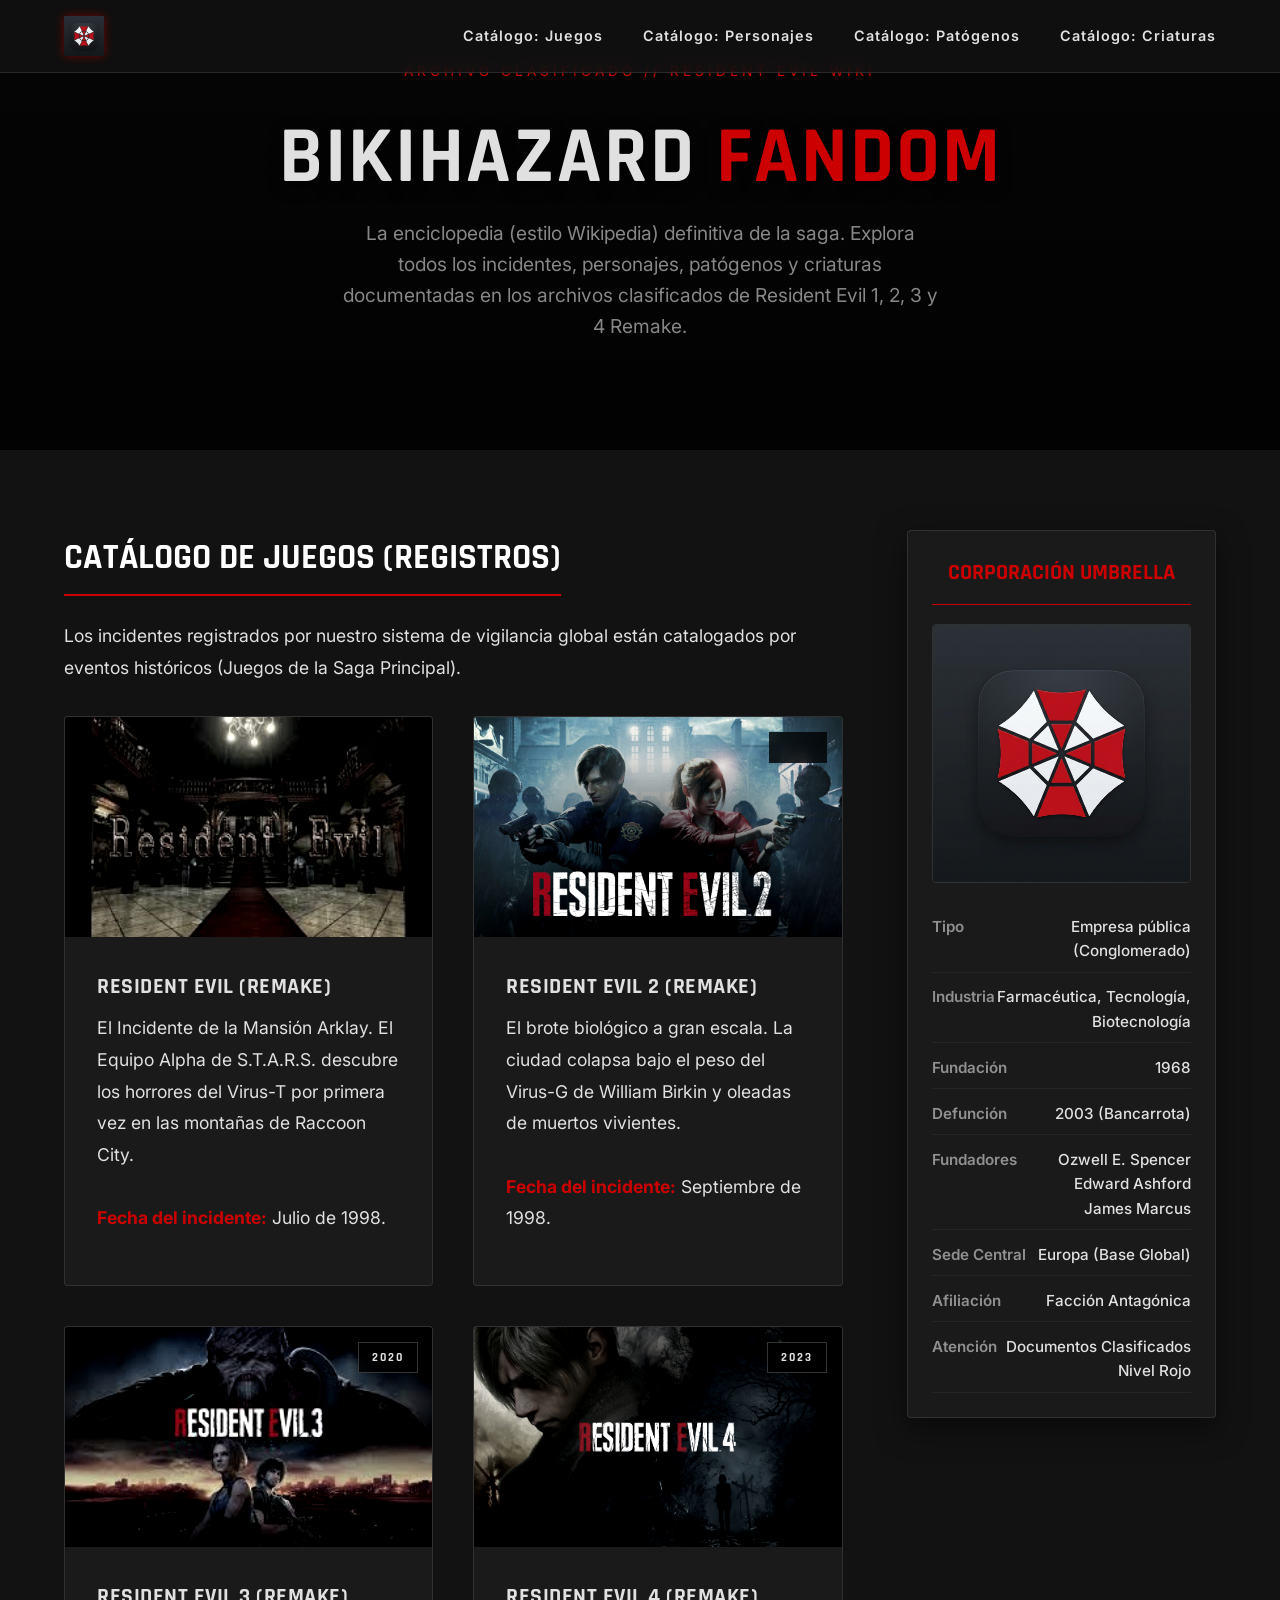
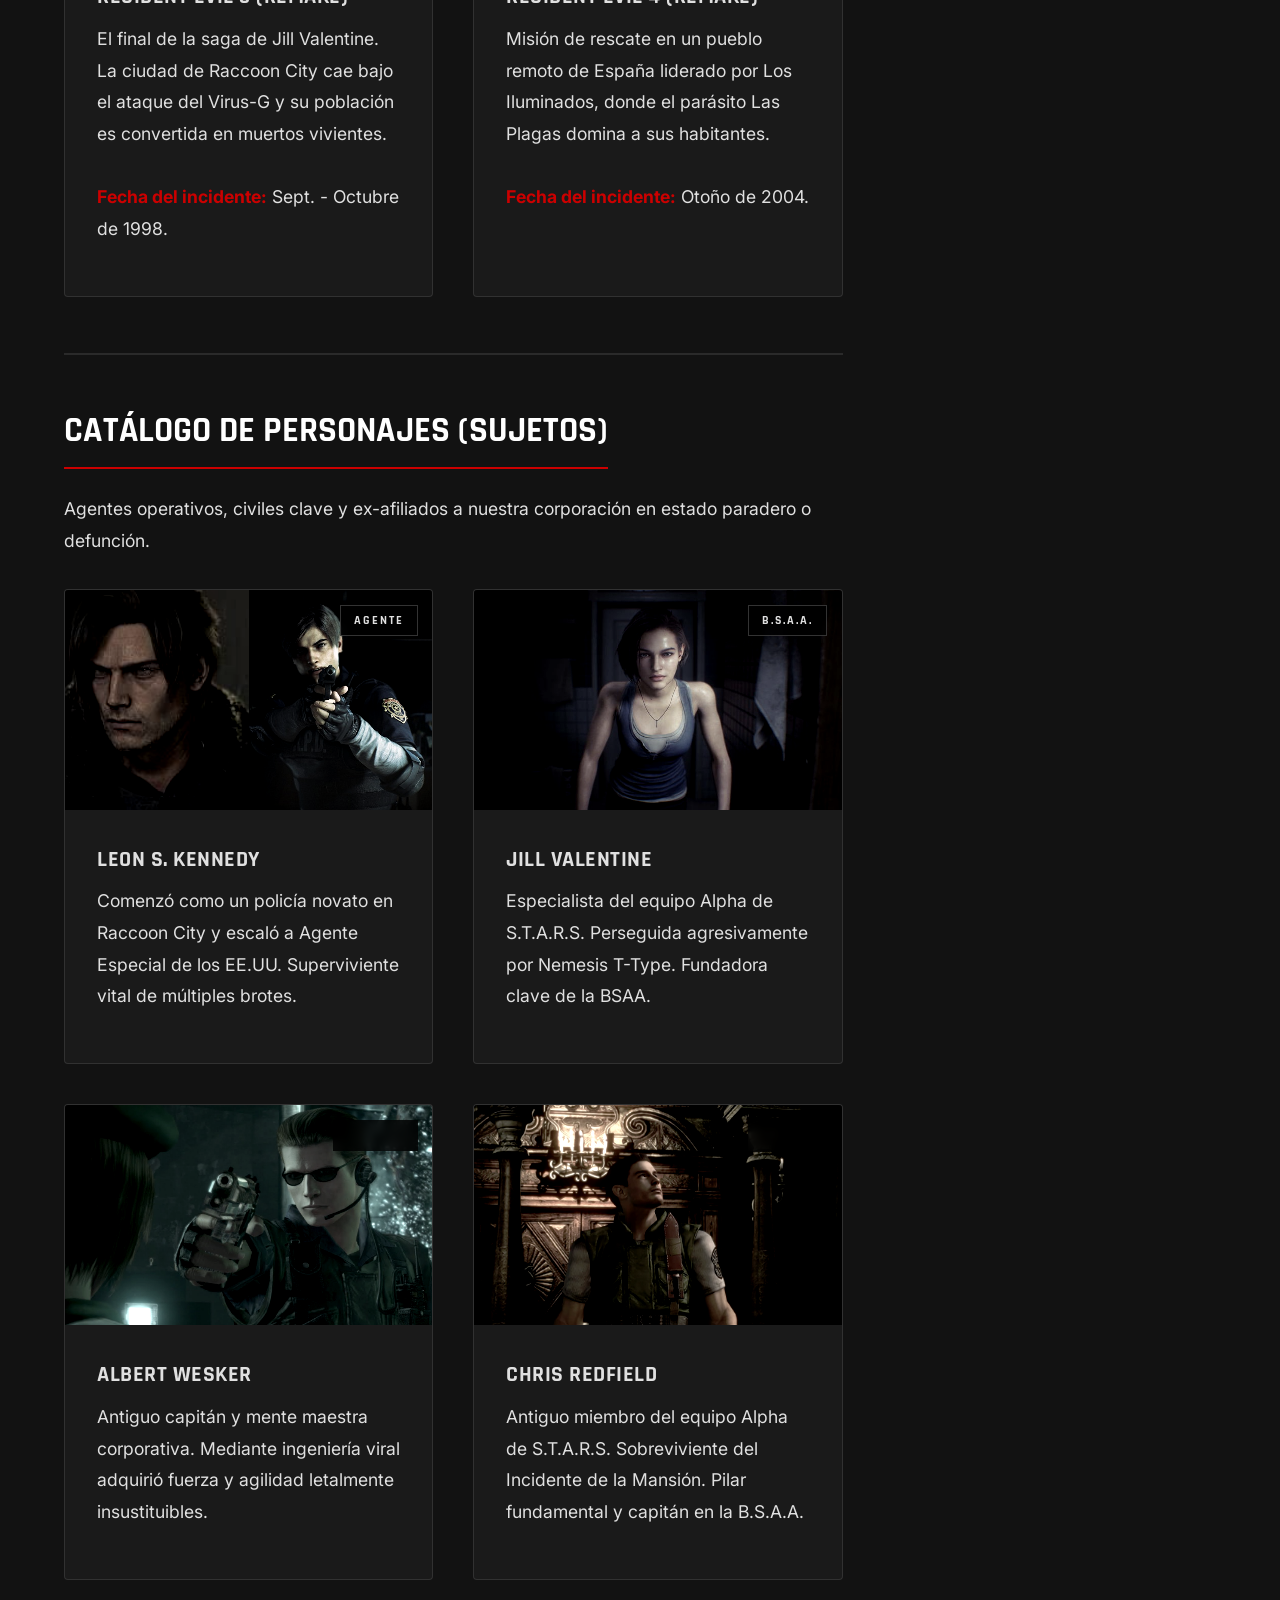
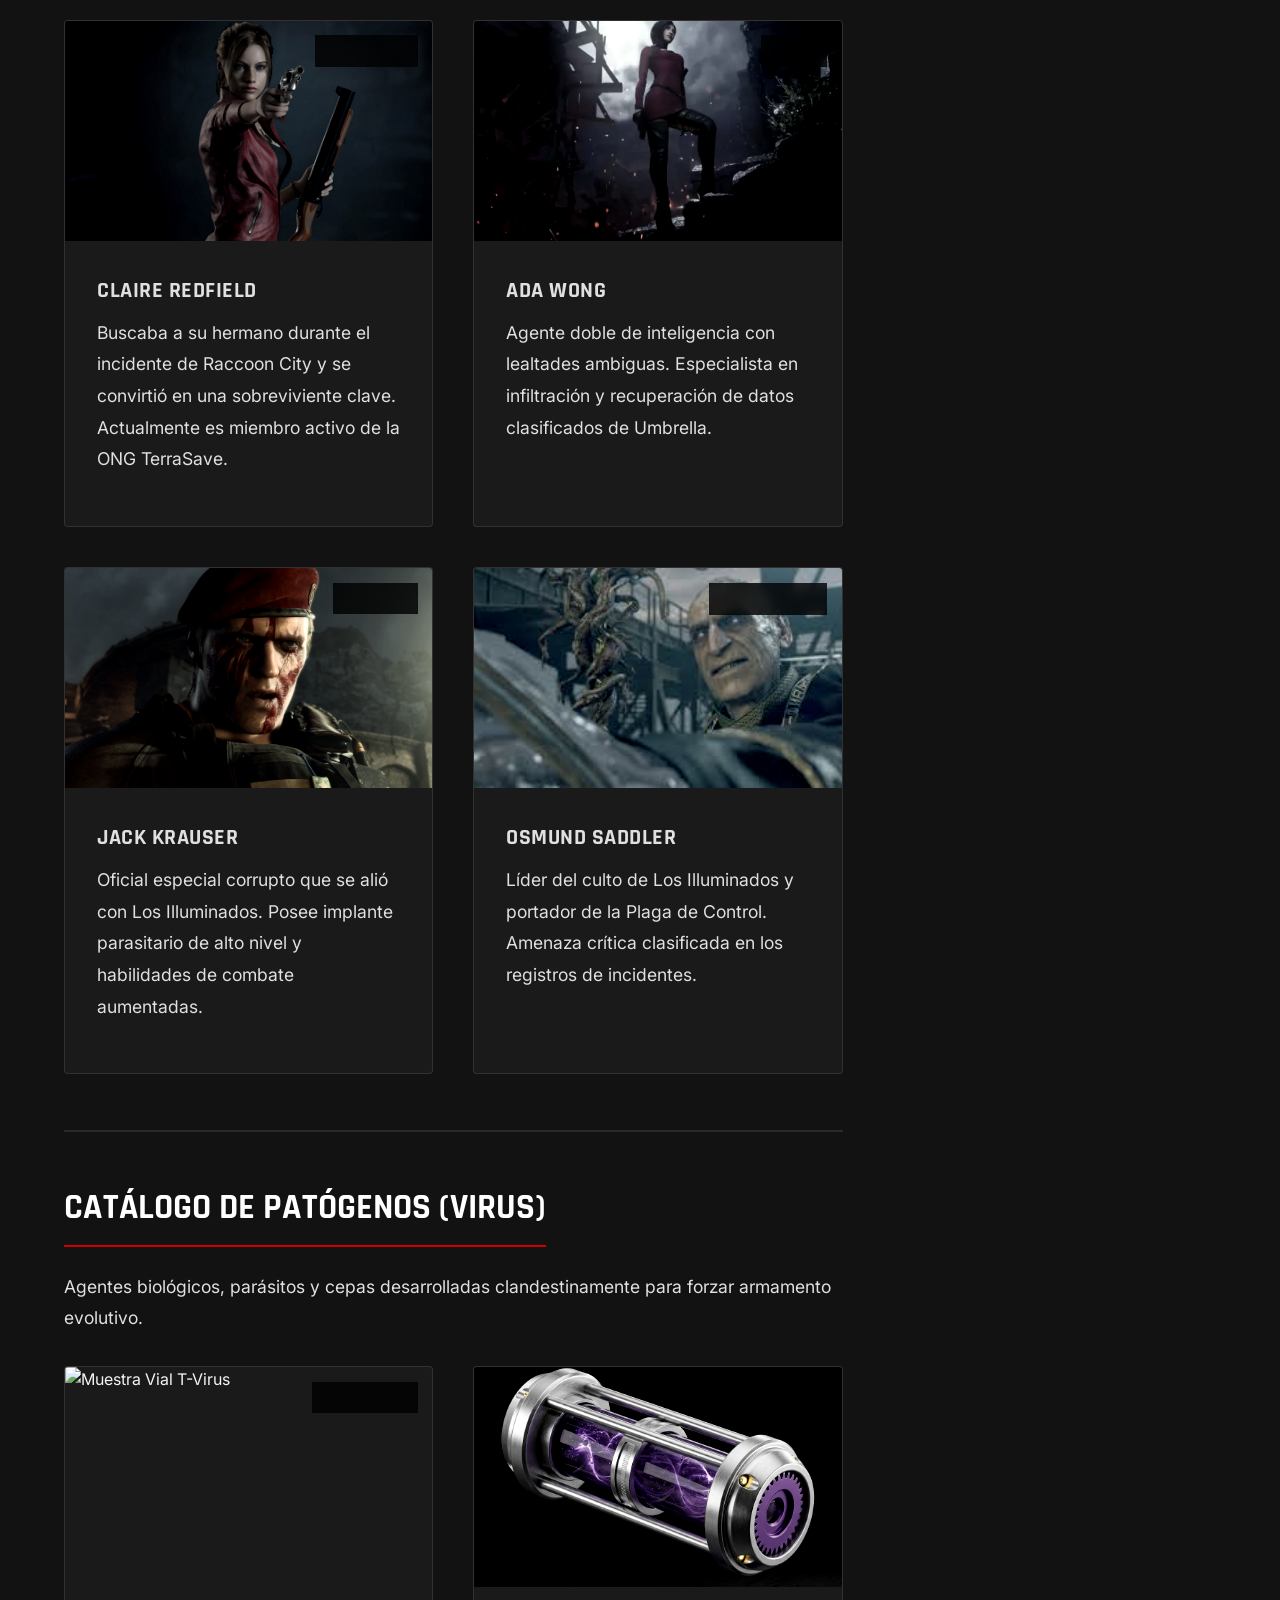
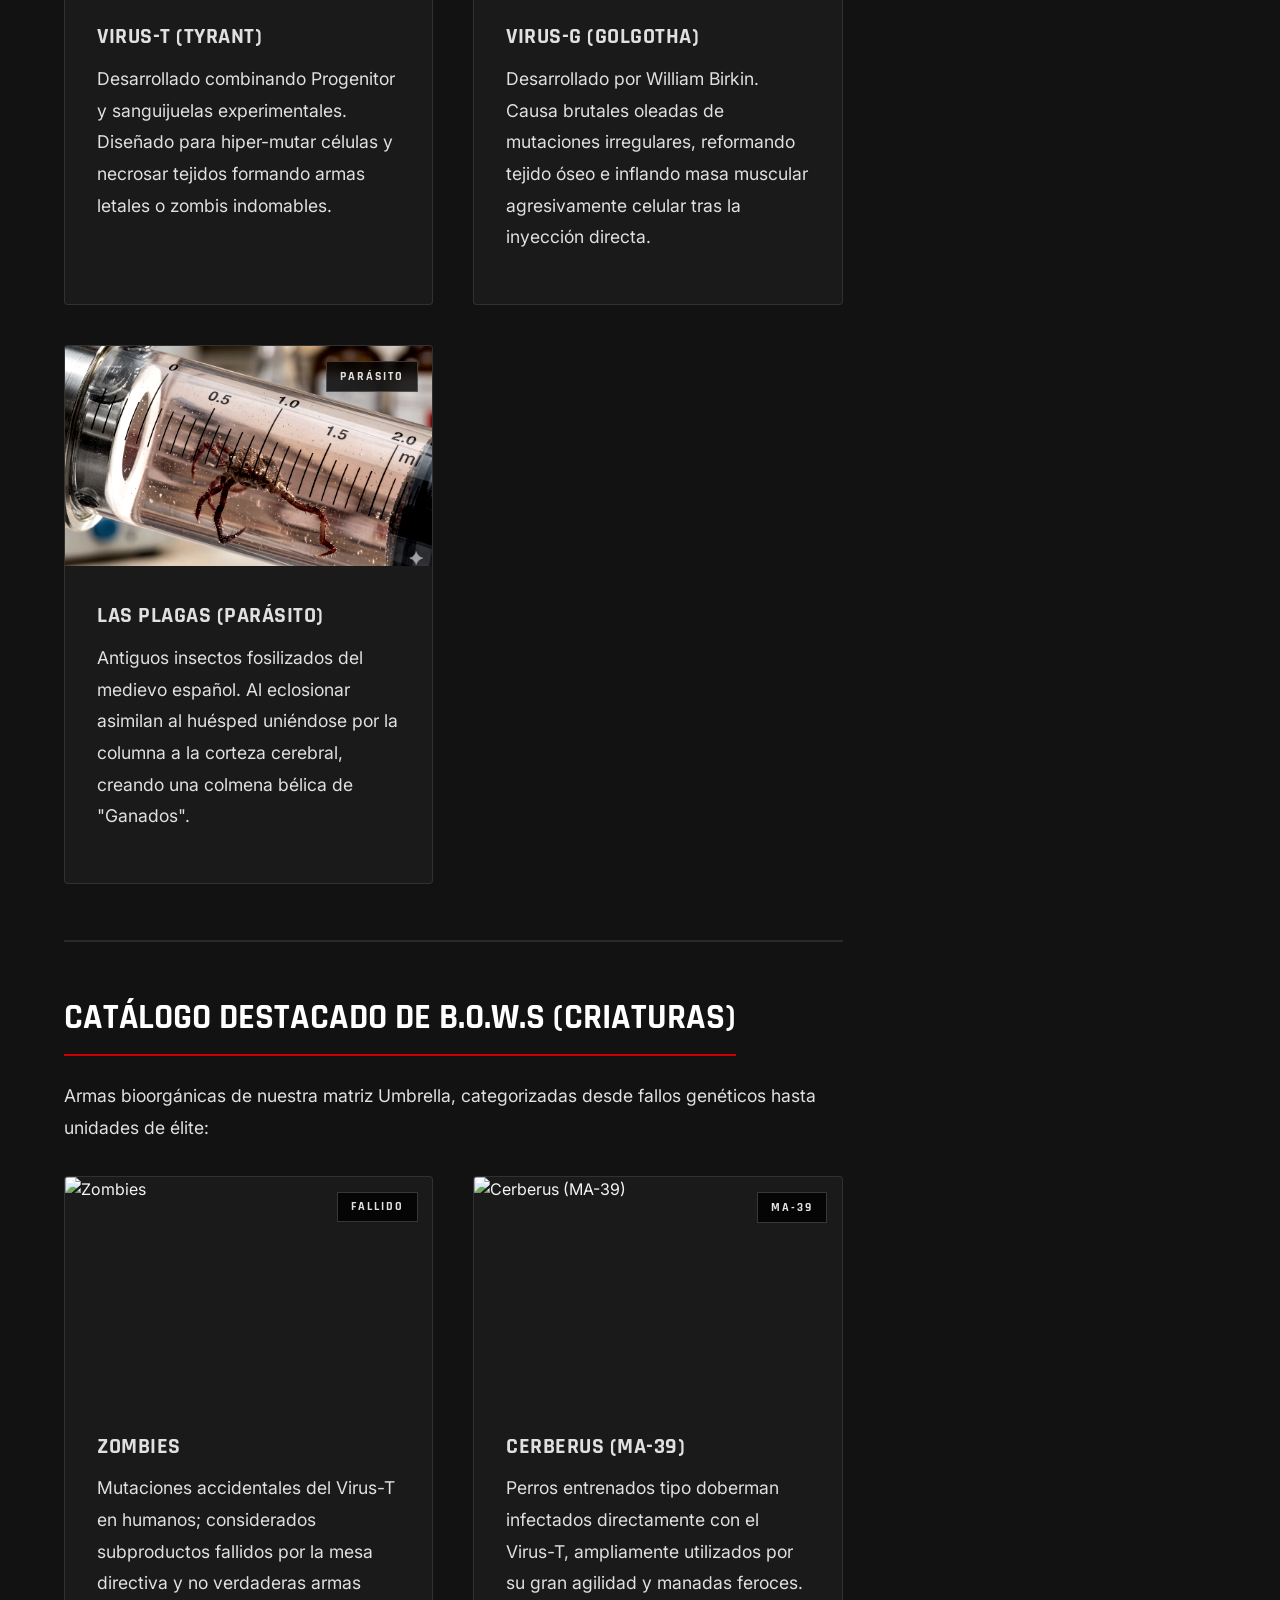
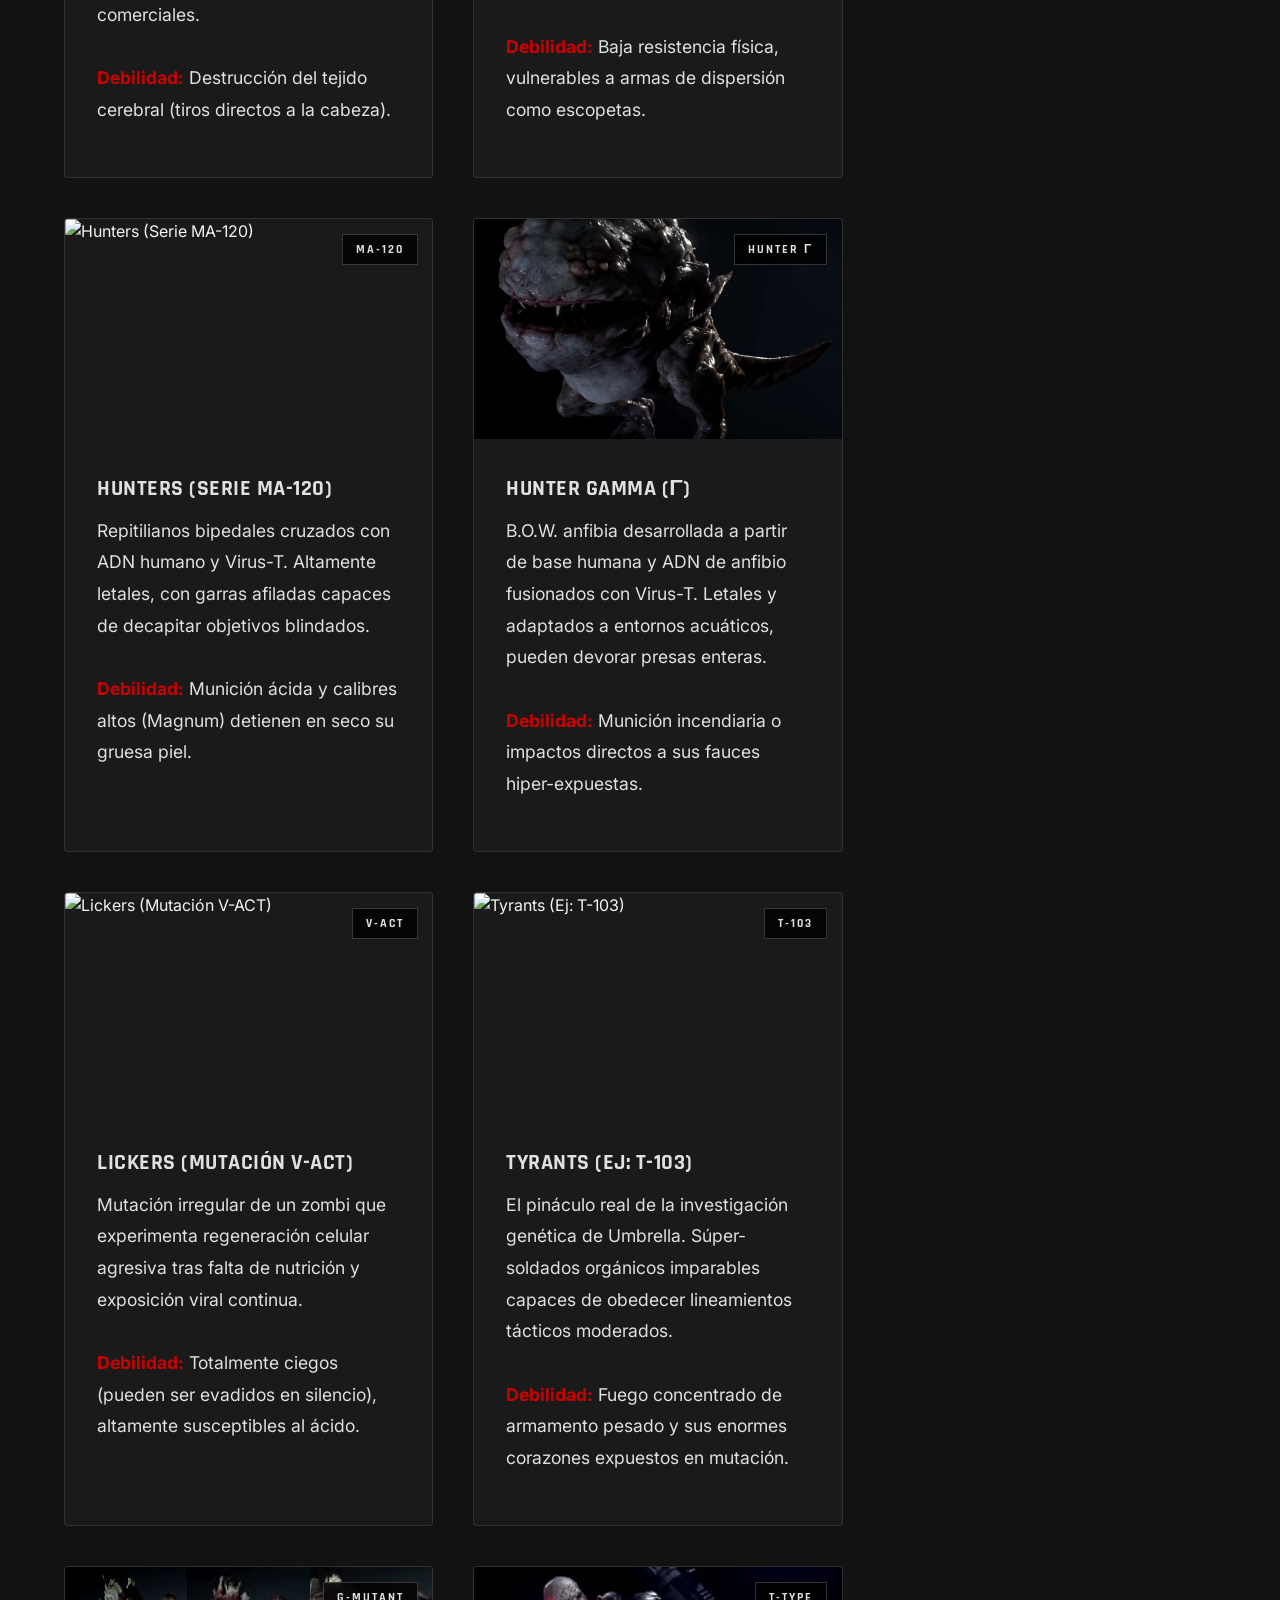
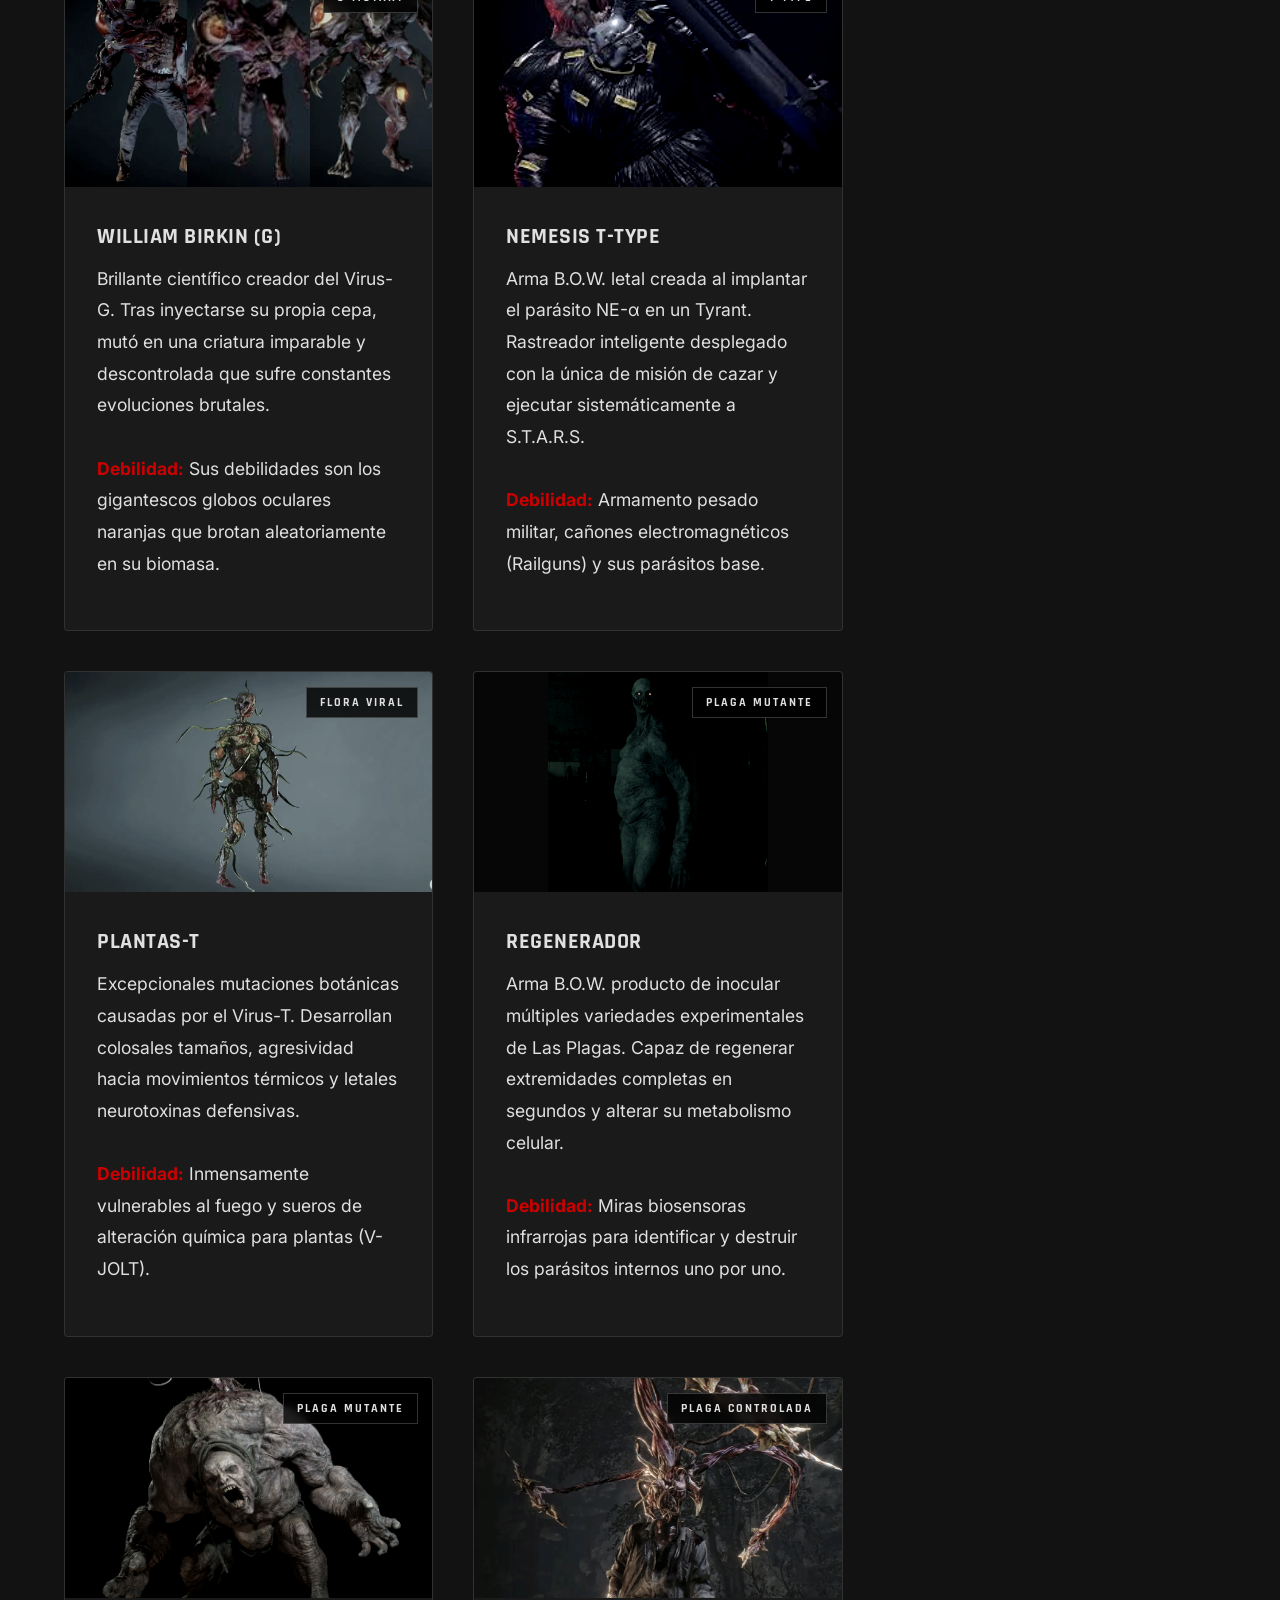
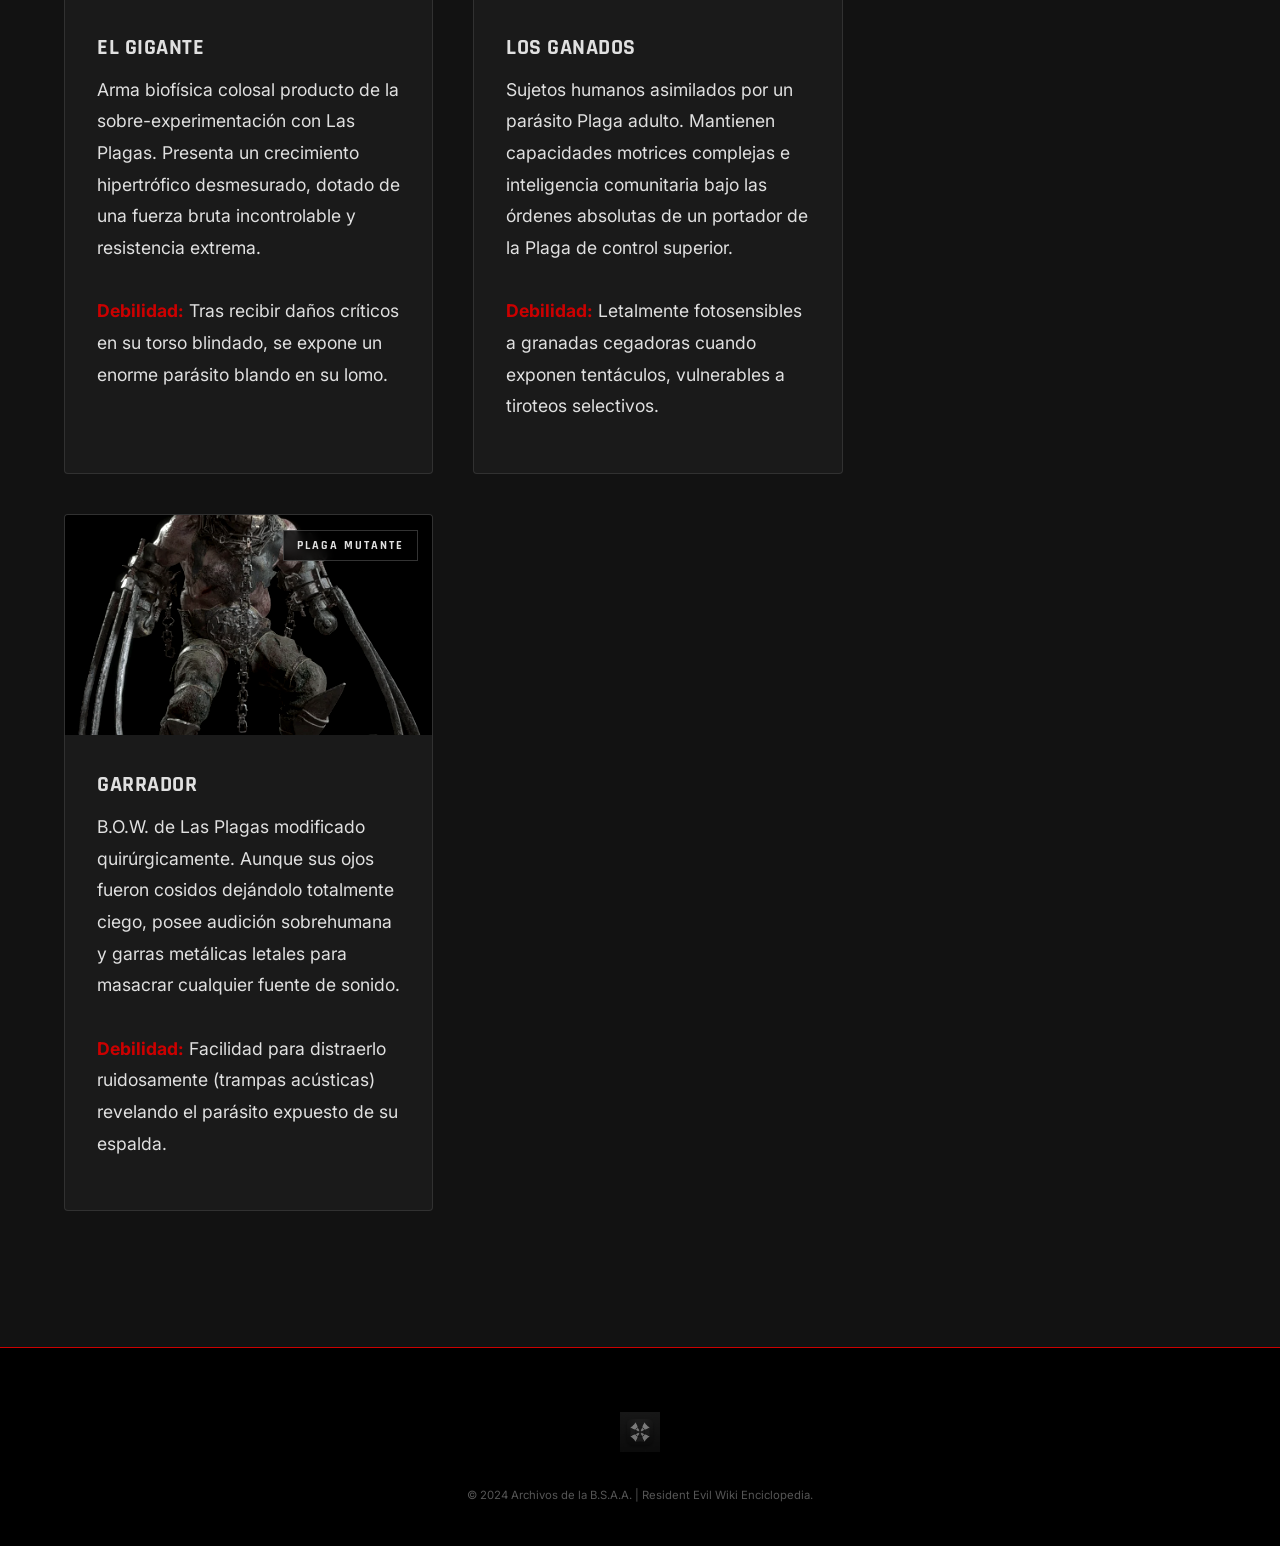
==== commit c76574f6: "prueba 1.1" ====
--- a/index.html
+++ b/index.html
@@ -1,6 +1,12 @@
 <!DOCTYPE html>
 <html lang="es">
 
+<!-- ==========================================
+     ENCABEZADO DEL DOCUMENTO (HEAD)
+     ==========================================
+     Contiene la configuración vital de la página:
+     metaetiquetas para pantalla, título de pestaña,
+     enlaces a fuentes externas y la hoja de estilos. -->
 <head>
     <meta charset="UTF-8">
     <meta name="viewport" content="width=device-width, initial-scale=1.0">
@@ -9,10 +15,17 @@
         href="https://fonts.googleapis.com/css2?family=Inter:wght@300;400;600;800&family=Rajdhani:wght@500;700&display=swap"
         rel="stylesheet">
     <link rel="stylesheet" href="style/umbrel.css">
+    <link rel="icon" type="image/png" href="images/umbrella_icon.png">
 </head>
 
 <body>
-    <!-- Navbar -->
+    <!-- ==========================================
+         BARRA DE NAVEGACIÓN (NAVBAR)
+         ==========================================
+         Contiene el logotipo principal y los enlaces 
+         de anclaje que permiten al usuario moverse 
+         rápidamente a los diferentes catálogos de 
+         la página (Juegos, Personajes, etc.). -->
     <nav class="navbar">
         <div class="logo-container">
             <img src="images/umbrella_icon.png"
@@ -26,7 +39,13 @@
         </ul>
     </nav>
 
-    <!-- Hero Section -->
+    <!-- ==========================================
+         SECCIÓN HERO (ENCABEZADO PRINCIPAL)
+         ==========================================
+         Es la primera impresión visual de la página.
+         Muestra el título principal, subtítulo y 
+         un fondo inmersivo. Suele atrapar la atención
+         y establecer el tono visual (clasificado/oscuro). -->
     <header class="hero wiki-hero">
         <div class="hero-overlay"></div>
         <div class="hero-content">
@@ -38,10 +57,21 @@
 
     <main class="catalog">
         <div class="wiki-container">
-            <!-- Main Content -->
+            <!-- ==========================================
+                 CONTENIDO PRINCIPAL (WIKI CONTENT)
+                 ==========================================
+                 El contenedor <article> agrupa todas las
+                 secciones de la enciclopedia. Cada <section>
+                 representa una categoría temática diferente
+                 con una cuadrícula (grid) de tarjetas. -->
             <article class="wiki-content">
 
-                <!-- JUEGOS -->
+                <!-- ==========================================
+                     SECCIÓN: CATÁLOGO DE JUEGOS
+                     ==========================================
+                     Muestra los eventos históricos de la saga. 
+                     Cada juego es presentado en formato de 
+                     tarjeta con imagen, año, título y sinopsis. -->
                 <section id="juegos" class="wiki-section">
                     <h2>Catálogo de Juegos (Registros)</h2>
                     <p>Los incidentes registrados por nuestro sistema de vigilancia global están catalogados por eventos
@@ -102,7 +132,12 @@
 
                 <hr style="border: 1px solid var(--glass-border); margin: 3rem 0;">
 
-                <!-- PERSONAJES -->
+                <!-- ==========================================
+                     SECCIÓN: CATÁLOGO DE PERSONAJES
+                     ==========================================
+                     Lista a los agentes operativos, civiles y 
+                     antagonistas. Cada tarjeta incluye etiquetas 
+                     dinámicas que describen su rol principal. -->
                 <section id="personajes" class="wiki-section">
                     <h2>Catálogo de Personajes (Sujetos)</h2>
                     <p>Agentes operativos, civiles clave y ex-afiliados a nuestra corporación en estado paradero o
@@ -168,12 +203,49 @@
                                 <p class="desc">Buscaba a su hermano durante el incidente de Raccoon City y se convirtió en una sobreviviente clave. Actualmente es miembro activo de la ONG TerraSave.</p>
                             </div>
                         </div>
+
+                        <div class="product-card" data-virus="t">
+                            <div class="card-img">
+                                <img src="images/ada_wong-4.webp" alt="Ada Wong">
+                                <div class="overlay-tag">ESPÍA</div>
+                            </div>
+                            <div class="card-content">
+                                <h3>Ada Wong</h3>
+                                <p class="desc">Agente doble de inteligencia con lealtades ambiguas. Especialista en infiltración y recuperación de datos clasificados de Umbrella.</p>
+                            </div>
+                        </div>
+
+                        <div class="product-card" data-virus="t">
+                            <div class="card-img">
+                                <img src="images/jack_krauser.jpg" alt="Jack Krauser">
+                                <div class="overlay-tag">TRAIDOR</div>
+                            </div>
+                            <div class="card-content">
+                                <h3>Jack Krauser</h3>
+                                <p class="desc">Oficial especial corrupto que se alió con Los Illuminados. Posee implante parasitario de alto nivel y habilidades de combate aumentadas.</p>
+                            </div>
+                        </div>
+
+                        <div class="product-card" data-virus="t">
+                            <div class="card-img">
+                                <img src="images/saddler.jpg" alt="Osmund Saddler">
+                                <div class="overlay-tag">ANTAGONISTA</div>
+                            </div>
+                            <div class="card-content">
+                                <h3>Osmund Saddler</h3>
+                                <p class="desc">Líder del culto de Los Illuminados y portador de la Plaga de Control. Amenaza crítica clasificada en los registros de incidentes.</p>
+                            </div>
+                        </div>
                     </div>
                 </section>
 
                 <hr style="border: 1px solid var(--glass-border); margin: 3rem 0;">
 
-                <!-- PATÓGENOS -->
+                <!-- ==========================================
+                     SECCIÓN: CATÁLOGO DE PATÓGENOS
+                     ==========================================
+                     Presenta los diferentes virus y parásitos 
+                     causantes de los incidentes biológicos. -->
                 <section id="patogenos" class="wiki-section">
                     <h2>Catálogo de Patógenos (Virus)</h2>
                     <p>Agentes biológicos, parásitos y cepas desarrolladas clandestinamente para forzar armamento
@@ -225,7 +297,12 @@
 
                 <hr style="border: 1px solid var(--glass-border); margin: 3rem 0;">
 
-                <!-- CRIATURAS (BOWS) -->
+                <!-- ==========================================
+                     SECCIÓN: CATÁLOGO DE CRIATURAS (B.O.W.s)
+                     ==========================================
+                     Enumera a las armas bioorgánicas destacadas,
+                     especificando su origen y puntos débiles
+                     (estrategias para enfrentarlas). -->
                 <section id="criaturas" class="wiki-section">
                     <h2>Catálogo Destacado de B.O.W.s (Criaturas)</h2>
                     <p>Armas bioorgánicas de nuestra matriz Umbrella, categorizadas desde fallos genéticos hasta
@@ -390,7 +467,13 @@
                 </section>
             </article>
 
-            <!-- Infobox -->
+            <!-- ==========================================
+                 PANEL LATERAL TIPO WIKIPEDIA (INFOBOX)
+                 ==========================================
+                 La etiqueta <aside> contiene atributos clave
+                 de la Corporación Umbrella para un rápido 
+                 vistazo. Se ubica flotante a la derecha en
+                 pantallas anchas o apilado en móviles. -->
             <aside class="wiki-infobox">
                 <h3>Corporación Umbrella</h3>
                 <img src="images/umbrella_icon.png"
@@ -433,6 +516,12 @@
         </div>
     </main>
 
+    <!-- ==========================================
+         PIE DE PÁGINA (FOOTER)
+         ==========================================
+         Cierra el documento con los derechos de autor
+         y marca de tiempo. Usa la etiqueta <address> 
+         y <time> para información semántica. -->
     <footer aria-label="Pie de página del sitio">
         <address class="footer-content" style="font-style: normal;">
             <figure style="margin: 0; padding: 0;">
--- a/style/umbrel.css
+++ b/style/umbrel.css
@@ -1,5 +1,6 @@
+/* --- 1. VARIABLES GLOBALES Y COLORES --- */
 :root {
-    /* --- Accessible Palette (WCAG AA/AAA) --- */
+    /* --- Paleta Accesible (WCAG AA/AAA) --- */
     --bg: #121212;
     --bg-text: #E0E0E0;
     --primary: #CC0000;
@@ -30,6 +31,7 @@
     --glass-border: rgba(255, 255, 255, 0.1);
 }
 
+/* --- 2. RESET Y ESTILOS BASE --- */
 * {
     margin: 0;
     padding: 0;
@@ -61,7 +63,7 @@
     scroll-behavior: smooth;
 }
 
-/* Typography Highlights */
+/* --- 3. UTILIDADES DE TEXTO Y RESALTADO --- */
 .highlight-red {
     color: var(--umbrella-red);
 }
@@ -81,7 +83,7 @@
     text-shadow: 0 0 10px var(--bow-glow);
 }
 
-/* --- Navbar --- */
+/* --- 4. BARRA DE NAVEGACIÓN (NAVBAR) --- */
 .navbar {
     position: fixed;
     top: 0;
@@ -170,7 +172,7 @@
     box-shadow: 0 0 15px rgba(204, 0, 0, 0.5);
 }
 
-/* --- Hero Section --- */
+/* --- 5. SECCIÓN PRINCIPAL (HERO BANNERS) --- */
 .hero {
     height: 100vh;
     background: linear-gradient(rgba(0, 0, 0, 0.7), rgba(0, 0, 0, 0.9)), url('https://images.unsplash.com/photo-1549643276-fbc2d8ce01df?q=80&w=2000&auto=format&fit=crop') no-repeat center center/cover;
@@ -226,7 +228,7 @@
     box-shadow: 0 10px 20px rgba(204, 0, 0, 0.3);
 }
 
-/* --- Catalog Section --- */
+/* --- 6. SECCIÓN DE CATEGORÍAS Y CATÁLOGO --- */
 .catalog {
     padding: 5rem 4rem;
     max-width: 1400px;
@@ -289,7 +291,7 @@
     box-shadow: 0 0 10px var(--bow-green);
 }
 
-/* --- Product Cards --- */
+/* --- 7. TARJETAS DE PRODUCTO / ELEMENTOS (CARDS) --- */
 .product-grid {
     display: grid;
     grid-template-columns: repeat(auto-fill, minmax(320px, 1fr));
@@ -313,7 +315,7 @@
     box-shadow: 0 15px 30px rgba(0, 0, 0, 0.5);
 }
 
-/* Hover glow effects based on data attribute */
+/* Efectos de brillo al pasar el cursor (Hover) según el atributo de datos */
 .product-card[data-virus="t"]:hover {
     box-shadow: 0 15px 30px var(--t-virus-glow);
     border-color: var(--t-virus-blue);
@@ -417,7 +419,7 @@
             rgba(255, 0, 0, 0.1) 20px);
 }
 
-/* --- Footer --- */
+/* --- 8. PIE DE PÁGINA (FOOTER) --- */
 footer {
     background: #000;
     padding: 4rem 2rem 2rem;
@@ -457,7 +459,7 @@
     opacity: 0.8;
 }
 
-/* --- Responsive --- */
+/* --- 9. DISEÑO RESPONSIVO (MÓVILES Y TABLETS) --- */
 @media (max-width: 900px) {
     .navbar {
         padding: 1rem 2rem;
@@ -487,7 +489,7 @@
     }
 }
 
-/* --- Wiki Layout --- */
+/* --- 10. DISEÑO ESPECÍFICO DE LA WIKI --- */
 .hero.wiki-hero {
     height: 50vh;
 }
